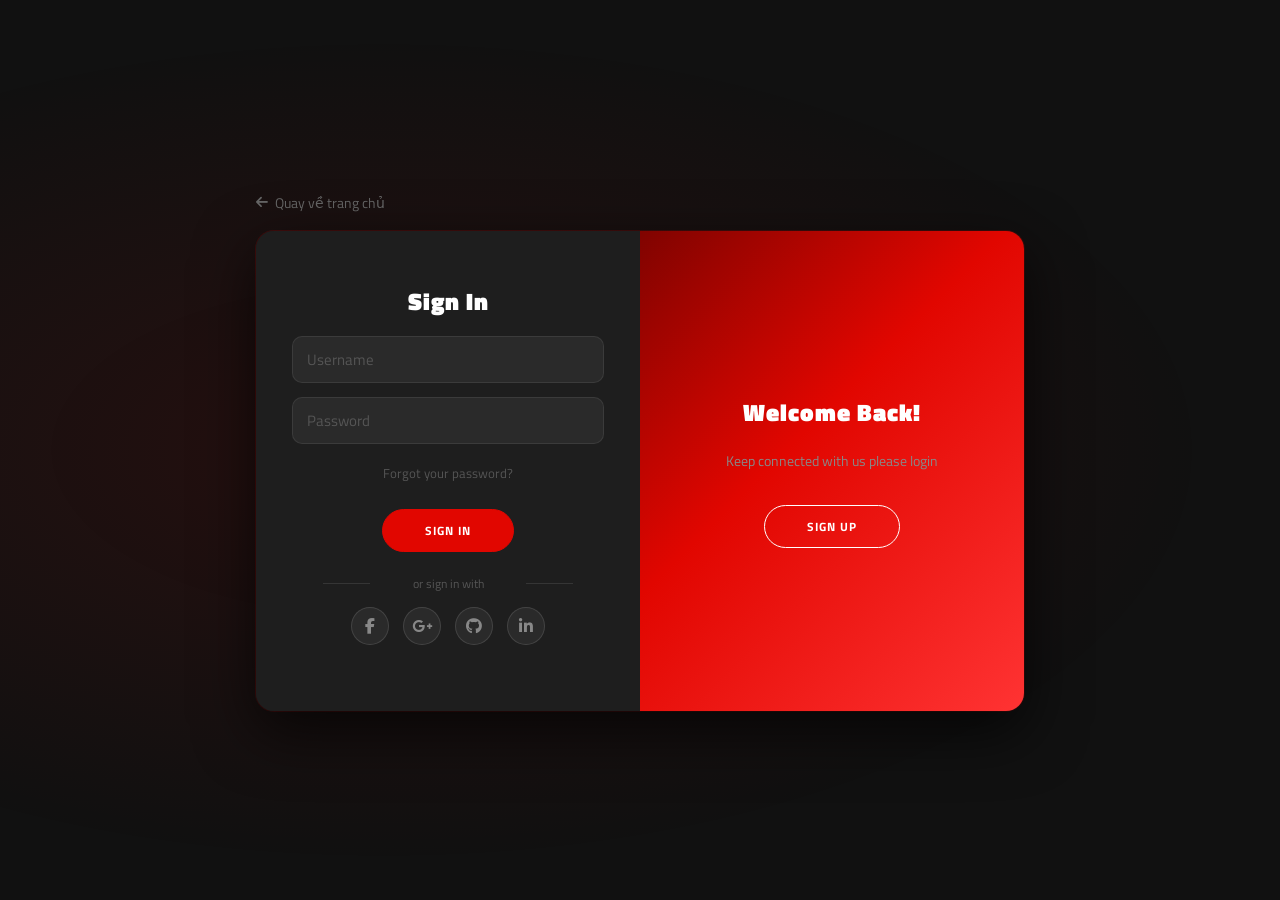
==== login.html @ 58bb2bae "update code" ====
<!DOCTYPE html>
<html lang="vi">

<head>
    <meta charset="UTF-8">
    <meta name="viewport" content="width=device-width, initial-scale=1.0">
    <title>Đăng nhập – F1 Store</title>
    <link href="https://fonts.googleapis.com/css2?family=Titillium+Web:wght@400;600;700;900&display=swap"
        rel="stylesheet">
    <link rel="stylesheet" href="https://cdnjs.cloudflare.com/ajax/libs/font-awesome/6.5.0/css/all.min.css">
    <style>
        * {
            margin: 0;
            padding: 0;
            box-sizing: border-box;
        }

        body {
            font-family: 'Titillium Web', sans-serif;
            background: #111;
            min-height: 100vh;
            display: flex;
            align-items: center;
            justify-content: center;
            padding: 20px;
        }

        body::before {
            content: '';
            position: fixed;
            inset: 0;
            background: radial-gradient(ellipse at 30% 50%, rgba(225, 6, 0, 0.1) 0%, transparent 65%);
            pointer-events: none;
        }

        .auth-wrapper {
            position: relative;
            z-index: 1;
            width: 90%;
            max-width: 768px;
        }

        .back-home {
            display: inline-flex;
            align-items: center;
            gap: 7px;
            color: #666;
            text-decoration: none;
            font-size: 0.85rem;
            margin-bottom: 18px;
            transition: color 0.2s;
        }

        .back-home:hover {
            color: #ccc;
        }

        .auth-container {
            background: #1a1a1a;
            border-radius: 18px;
            box-shadow: 0 20px 60px rgba(0, 0, 0, 0.7), 0 0 0 1px rgba(225, 6, 0, 0.2);
            position: relative;
            overflow: hidden;
            width: 100%;
            min-height: 480px;
        }

        .auth-form-container {
            position: absolute;
            top: 0;
            width: 50%;
            height: 100%;
            min-height: 480px;
            transition: all 0.6s ease-in-out;
        }

        .auth-sign-in-container {
            left: 0;
            width: 50%;
            z-index: 2;
        }

        .auth-sign-up-container {
            left: 0;
            width: 50%;
            opacity: 0;
            z-index: 1;
        }

        .auth-container.right-panel-active .auth-sign-in-container {
            transform: translateX(100%);
        }

        .auth-container.right-panel-active .auth-sign-up-container {
            transform: translateX(100%);
            opacity: 1;
            z-index: 5;
        }

        .auth-form {
            background: #1e1e1e;
            display: flex;
            align-items: center;
            justify-content: center;
            flex-direction: column;
            padding: 40px 36px;
            height: 100%;
            min-height: 480px;
            text-align: center;
            box-sizing: border-box;
        }

        .auth-h1 {
            font-weight: 900;
            margin: 0 0 10px;
            color: #fff;
            font-size: 1.5rem;
            letter-spacing: 1px;
        }

        .auth-p {
            font-size: 14px;
            margin: 10px 0 20px;
            color: #888;
        }

        .auth-input {
            background: #2a2a2a;
            border: 1px solid rgba(255, 255, 255, 0.08);
            padding: 11px 14px;
            margin: 7px 0;
            width: 100%;
            border-radius: 10px;
            outline: none;
            font-family: 'Titillium Web', sans-serif;
            font-size: 0.95rem;
            color: #f0f0f0;
            transition: border-color 0.25s, background 0.25s;
        }

        .auth-input::placeholder {
            color: #555;
        }

        .auth-input:focus {
            border-color: #e10600;
            background: #333;
        }

        .auth-button {
            border-radius: 25px;
            border: 1px solid #e10600;
            background: #e10600;
            color: #fff;
            font-size: 12px;
            font-weight: 700;
            padding: 11px 42px;
            letter-spacing: 1px;
            text-transform: uppercase;
            transition: all 0.25s;
            cursor: pointer;
            margin-top: 14px;
            font-family: 'Titillium Web', sans-serif;
        }

        .auth-button:hover {
            background: #ff2222;
            border-color: #ff2222;
            transform: translateY(-2px);
            box-shadow: 0 6px 20px rgba(225, 6, 0, 0.45);
        }

        .auth-button:active {
            transform: scale(0.96);
        }

        .auth-ghost {
            background: transparent;
            border-color: #fff;
            color: #fff;
        }

        .auth-ghost:hover {
            background: rgba(255, 255, 255, 0.1);
            border-color: #fff;
            box-shadow: 0 6px 20px rgba(255, 255, 255, 0.15);
        }

        .auth-forgot {
            color: #555;
            font-size: 13px;
            text-decoration: none;
            margin: 12px 0;
            display: block;
            transition: color 0.2s;
        }

        .auth-forgot:hover {
            color: #e10600;
        }

        .auth-social-text {
            margin-top: 22px;
            font-size: 12px;
            color: #555;
            position: relative;
            width: 100%;
        }

        .auth-social-text::before,
        .auth-social-text::after {
            content: "";
            position: absolute;
            top: 50%;
            width: 15%;
            height: 1px;
            background: rgba(255, 255, 255, 0.1);
        }

        .auth-social-text::before {
            left: 10%;
        }

        .auth-social-text::after {
            right: 10%;
        }

        .auth-social-container {
            margin: 14px 0;
            display: flex;
            justify-content: center;
        }

        .auth-social-container a {
            border: 1px solid rgba(255, 255, 255, 0.12);
            border-radius: 50%;
            display: inline-flex;
            justify-content: center;
            align-items: center;
            margin: 0 7px;
            height: 38px;
            width: 38px;
            color: #888;
            text-decoration: none;
            background: #2a2a2a;
            transition: all 0.25s;
        }

        .auth-social-fb:hover {
            color: #4267B2;
            border-color: #4267B2;
            background: rgba(66, 103, 178, 0.1);
        }

        .auth-social-gg:hover {
            color: #db4437;
            border-color: #db4437;
            background: rgba(219, 68, 55, 0.1);
        }

        .auth-social-git:hover {
            color: #fff;
            border-color: #fff;
            background: rgba(255, 255, 255, 0.08);
        }

        .auth-social-in:hover {
            color: #0077b5;
            border-color: #0077b5;
            background: rgba(0, 119, 181, 0.1);
        }

        .auth-overlay-container {
            position: absolute;
            top: 0;
            left: 50%;
            width: 50%;
            height: 100%;
            overflow: hidden;
            transition: transform 0.6s ease-in-out;
            z-index: 100;
        }

        .auth-container.right-panel-active .auth-overlay-container {
            transform: translateX(-100%);
        }

        .auth-overlay {
            background: linear-gradient(135deg, #1a0000 0%, #e10600 60%, #ff3333 100%);
            color: #fff;
            position: relative;
            left: -100%;
            height: 100%;
            width: 200%;
            transform: translateX(0);
            transition: transform 0.6s ease-in-out;
        }

        .auth-container.right-panel-active .auth-overlay {
            transform: translateX(50%);
        }

        .auth-overlay-panel {
            position: absolute;
            display: flex;
            align-items: center;
            justify-content: center;
            flex-direction: column;
            padding: 0 36px;
            text-align: center;
            top: 0;
            height: 100%;
            width: 50%;
        }

        .auth-overlay-left {
            transform: translateX(-20%);
        }

        .auth-container.right-panel-active .auth-overlay-left {
            transform: translateX(0);
        }

        .auth-overlay-right {
            right: 0;
            transform: translateX(0);
        }

        .auth-container.right-panel-active .auth-overlay-right {
            transform: translateX(20%);
        }

        @media (max-width: 560px) {
            .auth-overlay-container {
                display: none;
            }

            .auth-sign-in-container {
                width: 100%;
            }

            .auth-sign-up-container {
                width: 100%;
            }

            .auth-container.right-panel-active .auth-sign-in-container {
                transform: translateX(-100%);
            }

            .auth-container.right-panel-active .auth-sign-up-container {
                transform: translateX(0);
                opacity: 1;
                z-index: 5;
            }
        }
    </style>
</head>

<body>

    <div class="auth-wrapper">

        <a href="index.html" class="back-home">
            <i class="fas fa-arrow-left"></i> Quay về trang chủ
        </a>

        <div class="auth-container" id="authContainer">

            <!-- SIGN UP -->
            <div class="auth-form-container auth-sign-up-container">
                <form class="auth-form">
                    <h1 class="auth-h1">Create Account</h1>
                    <input class="auth-input" type="text" placeholder="Full Name" />
                    <input class="auth-input" type="text" placeholder="Username" />
                    <input class="auth-input" type="password" placeholder="Password" />
                    <button class="auth-button" type="button">Sign Up</button>
                    <div class="auth-social-text">or sign up with</div>
                    <div class="auth-social-container">
                        <a href="#" class="auth-social auth-social-fb"><i class="fab fa-facebook-f"></i></a>
                        <a href="#" class="auth-social auth-social-gg"><i class="fab fa-google-plus-g"></i></a>
                        <a href="#" class="auth-social auth-social-git"><i class="fab fa-github"></i></a>
                        <a href="#" class="auth-social auth-social-in"><i class="fab fa-linkedin-in"></i></a>
                    </div>
                </form>
            </div>

            <!-- SIGN IN -->
            <div class="auth-form-container auth-sign-in-container">
                <form class="auth-form">
                    <h1 class="auth-h1">Sign In</h1>
                    <input class="auth-input" type="text" placeholder="Username" />
                    <input class="auth-input" type="password" placeholder="Password" />
                    <a href="#" class="auth-forgot">Forgot your password?</a>
                    <button class="auth-button" type="button" onclick="window.location.href='index.html'">
                        Sign In
                    </button>
                    <div class="auth-social-text">or sign in with</div>
                    <div class="auth-social-container">
                        <a href="#" class="auth-social auth-social-fb"><i class="fab fa-facebook-f"></i></a>
                        <a href="#" class="auth-social auth-social-gg"><i class="fab fa-google-plus-g"></i></a>
                        <a href="#" class="auth-social auth-social-git"><i class="fab fa-github"></i></a>
                        <a href="#" class="auth-social auth-social-in"><i class="fab fa-linkedin-in"></i></a>
                    </div>
                </form>
            </div>

            <!-- OVERLAY -->
            <div class="auth-overlay-container">
                <div class="auth-overlay">
                    <div class="auth-overlay-panel auth-overlay-left">
                        <h1 class="auth-h1">Hello, Friend!</h1>
                        <p class="auth-p">Start your journey with us today</p>
                        <button class="auth-button auth-ghost" id="authSignIn">Sign In</button>
                    </div>
                    <div class="auth-overlay-panel auth-overlay-right">
                        <h1 class="auth-h1">Welcome Back!</h1>
                        <p class="auth-p">Keep connected with us please login</p>
                        <button class="auth-button auth-ghost" id="authSignUp">Sign Up</button>
                    </div>
                </div>
            </div>

        </div>
    </div>

    <script>
        const container = document.getElementById('authContainer');
        document.getElementById('authSignUp').onclick = () => container.classList.add('right-panel-active');
        document.getElementById('authSignIn').onclick = () => container.classList.remove('right-panel-active');
    </script>

</body>

</html>
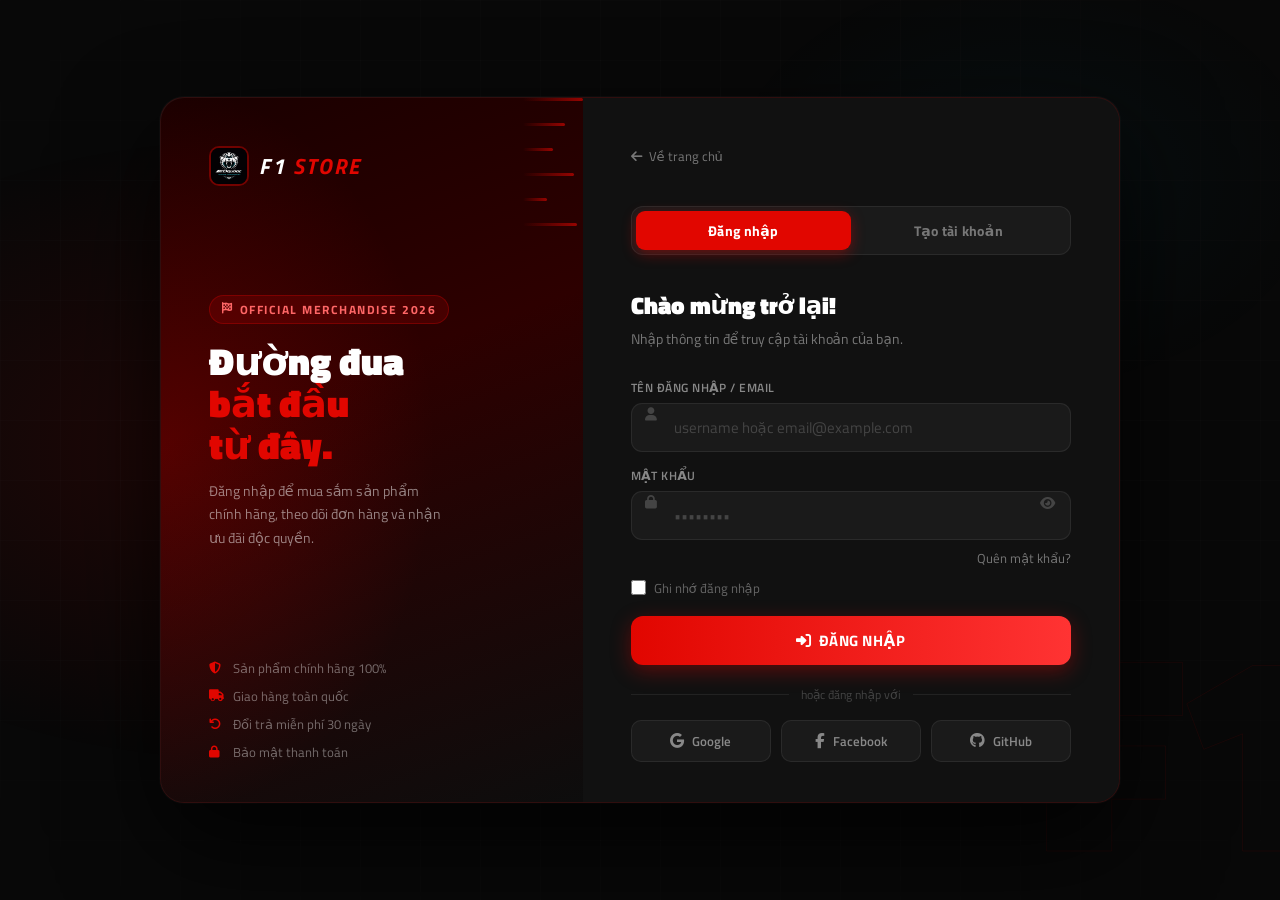
==== commit cc2790c0: "update code" ====
--- a/login.html
+++ b/login.html
@@ -5,19 +5,83 @@
     <meta charset="UTF-8">
     <meta name="viewport" content="width=device-width, initial-scale=1.0">
     <title>Đăng nhập – F1 Store</title>
-    <link href="https://fonts.googleapis.com/css2?family=Titillium+Web:wght@400;600;700;900&display=swap"
+    <link href="https://fonts.googleapis.com/css2?family=Titillium+Web:wght@300;400;600;700;900&display=swap"
         rel="stylesheet">
     <link rel="stylesheet" href="https://cdnjs.cloudflare.com/ajax/libs/font-awesome/6.5.0/css/all.min.css">
     <style>
-        * {
+        *,
+        *::before,
+        *::after {
             margin: 0;
             padding: 0;
             box-sizing: border-box;
         }
 
+        :root {
+            --red: #e10600;
+            --red2: #ff3333;
+            --dark: #080808;
+            --card: #111111;
+            --border: rgba(255, 255, 255, 0.07);
+            --text: #f0f0f0;
+            --muted: #777;
+            --font: 'Titillium Web', system-ui, sans-serif;
+        }
+
         body {
-            font-family: 'Titillium Web', sans-serif;
-            background: #111;
+            font-family: var(--font);
+            background: var(--dark);
+            min-height: 100vh;
+            display: flex;
+            align-items: center;
+            justify-content: center;
+            overflow: hidden;
+            position: relative;
+        }
+
+        .bg-art {
+            position: fixed;
+            inset: 0;
+            z-index: 0;
+            overflow: hidden;
+        }
+
+        .bg-art::before {
+            content: '';
+            position: absolute;
+            inset: 0;
+            background: radial-gradient(ellipse 60% 50% at 20% 50%, rgba(225, 6, 0, 0.12) 0%, transparent 70%),
+                radial-gradient(ellipse 40% 40% at 80% 20%, rgba(0, 200, 255, 0.04) 0%, transparent 60%);
+        }
+
+        .bg-grid {
+            position: absolute;
+            inset: 0;
+            background-image: linear-gradient(rgba(255, 255, 255, 0.02) 1px, transparent 1px),
+                linear-gradient(90deg, rgba(255, 255, 255, 0.02) 1px, transparent 1px);
+            background-size: 60px 60px;
+            mask-image: radial-gradient(ellipse 80% 80% at 50% 50%, black 30%, transparent 100%);
+        }
+
+        .bg-f1-text {
+            position: fixed;
+            bottom: -60px;
+            right: -40px;
+            font-size: clamp(12rem, 22vw, 22rem);
+            font-weight: 900;
+            color: transparent;
+            -webkit-text-stroke: 1px rgba(225, 6, 0, 0.08);
+            letter-spacing: -10px;
+            pointer-events: none;
+            user-select: none;
+            z-index: 0;
+        }
+
+        .page-wrap {
+            position: relative;
+            z-index: 1;
+            width: 100%;
+            max-width: 1000px;
             min-height: 100vh;
             display: flex;
             align-items: center;
@@ -25,410 +89,684 @@
             padding: 20px;
         }
 
-        body::before {
-            content: '';
-            position: fixed;
-            inset: 0;
-            background: radial-gradient(ellipse at 30% 50%, rgba(225, 6, 0, 0.1) 0%, transparent 65%);
-            pointer-events: none;
-        }
-
-        .auth-wrapper {
-            position: relative;
-            z-index: 1;
-            width: 90%;
-            max-width: 768px;
-        }
-
-        .back-home {
-            display: inline-flex;
-            align-items: center;
-            gap: 7px;
-            color: #666;
-            text-decoration: none;
-            font-size: 0.85rem;
-            margin-bottom: 18px;
-            transition: color 0.2s;
-        }
-
-        .back-home:hover {
-            color: #ccc;
-        }
-
-        .auth-container {
-            background: #1a1a1a;
-            border-radius: 18px;
-            box-shadow: 0 20px 60px rgba(0, 0, 0, 0.7), 0 0 0 1px rgba(225, 6, 0, 0.2);
+        .auth-card {
+            width: 100%;
+            background: var(--card);
+            border-radius: 24px;
+            border: 1px solid rgba(225, 6, 0, 0.15);
+            box-shadow: 0 40px 100px rgba(0, 0, 0, 0.8), 0 0 0 1px rgba(255, 255, 255, 0.03),
+                inset 0 1px 0 rgba(255, 255, 255, 0.05);
+            display: flex;
+            overflow: hidden;
+            min-height: 560px;
+            animation: cardIn 0.5s cubic-bezier(0.34, 1.26, 0.64, 1);
+        }
+
+        @keyframes cardIn {
+            from {
+                opacity: 0;
+                transform: scale(0.94) translateY(20px);
+            }
+
+            to {
+                opacity: 1;
+                transform: scale(1) translateY(0);
+            }
+        }
+
+        .brand-panel {
+            width: 44%;
+            background: linear-gradient(160deg, #1a0000 0%, #2d0000 40%, #0d0d0d 100%);
+            display: flex;
+            flex-direction: column;
+            align-items: flex-start;
+            justify-content: space-between;
+            padding: 3rem 3rem 2.5rem;
             position: relative;
             overflow: hidden;
-            width: 100%;
-            min-height: 480px;
-        }
-
-        .auth-form-container {
+            flex-shrink: 0;
+        }
+
+        .brand-panel::before {
+            content: '';
+            position: absolute;
+            inset: 0;
+            background: radial-gradient(ellipse 100% 80% at 0% 50%, rgba(225, 6, 0, 0.22) 0%, transparent 65%);
+        }
+
+        .speed-lines {
             position: absolute;
             top: 0;
+            right: 0;
+            bottom: 0;
+            width: 60px;
+            overflow: hidden;
+        }
+
+        .speed-lines span {
+            display: block;
+            height: 3px;
+            border-radius: 3px;
+            margin-bottom: 22px;
+            background: linear-gradient(90deg, transparent, rgba(225, 6, 0, 0.6));
+            animation: speedLine 2.5s ease-in-out infinite;
+        }
+
+        .speed-lines span:nth-child(1) {
+            width: 100%;
+            animation-delay: 0s
+        }
+
+        .speed-lines span:nth-child(2) {
+            width: 70%;
+            animation-delay: .4s
+        }
+
+        .speed-lines span:nth-child(3) {
             width: 50%;
-            height: 100%;
-            min-height: 480px;
-            transition: all 0.6s ease-in-out;
-        }
-
-        .auth-sign-in-container {
-            left: 0;
-            width: 50%;
+            animation-delay: .8s
+        }
+
+        .speed-lines span:nth-child(4) {
+            width: 85%;
+            animation-delay: 1.2s
+        }
+
+        .speed-lines span:nth-child(5) {
+            width: 40%;
+            animation-delay: 1.6s
+        }
+
+        .speed-lines span:nth-child(6) {
+            width: 90%;
+            animation-delay: 2s
+        }
+
+        @keyframes speedLine {
+
+            0%,
+            100% {
+                opacity: .3;
+                transform: scaleX(.9)
+            }
+
+            50% {
+                opacity: 1;
+                transform: scaleX(1)
+            }
+        }
+
+        .brand-logo {
+            position: relative;
             z-index: 2;
         }
 
-        .auth-sign-up-container {
-            left: 0;
-            width: 50%;
-            opacity: 0;
-            z-index: 1;
-        }
-
-        .auth-container.right-panel-active .auth-sign-in-container {
+        .brand-logo a {
+            display: flex;
+            align-items: center;
+            gap: 10px;
+            text-decoration: none;
+        }
+
+        .brand-logo img {
+            width: 40px;
+            height: 40px;
+            border-radius: 10px;
+            border: 2px solid rgba(225, 6, 0, 0.4);
+            object-fit: cover;
+        }
+
+        .brand-logo-text {
+            font-size: 1.4rem;
+            font-weight: 900;
+            font-style: italic;
+            letter-spacing: 2px;
+            color: #fff;
+        }
+
+        .brand-logo-text span {
+            color: var(--red);
+        }
+
+        .brand-content {
+            position: relative;
+            z-index: 2;
+        }
+
+        .brand-tag {
+            display: inline-flex;
+            align-items: center;
+            gap: 6px;
+            padding: 5px 12px;
+            border-radius: 20px;
+            background: rgba(225, 6, 0, 0.15);
+            border: 1px solid rgba(225, 6, 0, 0.3);
+            font-size: 0.72rem;
+            font-weight: 700;
+            letter-spacing: 1.5px;
+            text-transform: uppercase;
+            color: #ff6666;
+            margin-bottom: 16px;
+        }
+
+        .brand-content h1 {
+            font-size: clamp(1.8rem, 3vw, 2.6rem);
+            font-weight: 900;
+            line-height: 1.1;
+            color: #fff;
+            margin-bottom: 14px;
+        }
+
+        .brand-content h1 em {
+            display: block;
+            color: var(--red);
+            font-style: normal;
+        }
+
+        .brand-content p {
+            font-size: .9rem;
+            color: rgba(255, 255, 255, .5);
+            line-height: 1.6;
+            max-width: 240px;
+        }
+
+        .brand-footer {
+            position: relative;
+            z-index: 2;
+            display: flex;
+            flex-direction: column;
+            gap: 8px;
+        }
+
+        .brand-feature {
+            display: flex;
+            align-items: center;
+            gap: 10px;
+            font-size: .82rem;
+            color: rgba(255, 255, 255, .4);
+        }
+
+        .brand-feature i {
+            color: var(--red);
+            font-size: .75rem;
+            width: 14px;
+        }
+
+        .form-panel {
+            flex: 1;
+            display: flex;
+            flex-direction: column;
+            padding: 3rem 3rem 2.5rem;
+            background: var(--card);
+            overflow-y: auto;
+        }
+
+        .back-link {
+            display: inline-flex;
+            align-items: center;
+            gap: 7px;
+            color: var(--muted);
+            text-decoration: none;
+            font-size: .82rem;
+            margin-bottom: 2.5rem;
+            transition: color .2s;
+        }
+
+        .back-link:hover {
+            color: #ccc;
+        }
+
+        .form-tabs {
+            display: flex;
+            margin-bottom: 2rem;
+            background: rgba(255, 255, 255, .04);
+            border-radius: 12px;
+            padding: 4px;
+            border: 1px solid var(--border);
+        }
+
+        .form-tab {
+            flex: 1;
+            padding: 9px 0;
+            text-align: center;
+            border-radius: 9px;
+            font-size: .88rem;
+            font-weight: 700;
+            cursor: pointer;
+            transition: all .25s;
+            color: var(--muted);
+            background: transparent;
+            border: none;
+            font-family: var(--font);
+            letter-spacing: .3px;
+        }
+
+        .form-tab.active {
+            background: var(--red);
+            color: white;
+            box-shadow: 0 4px 14px rgba(225, 6, 0, .4);
+        }
+
+        .form-content {
+            display: none;
+        }
+
+        .form-content.active {
+            display: flex;
+            flex-direction: column;
+            flex: 1;
+        }
+
+        .form-title {
+            font-size: 1.5rem;
+            font-weight: 900;
+            color: #fff;
+            margin-bottom: 6px;
+        }
+
+        .form-subtitle {
+            font-size: .85rem;
+            color: var(--muted);
+            margin-bottom: 1.8rem;
+        }
+
+        .field-group {
+            display: flex;
+            flex-direction: column;
+            gap: 14px;
+        }
+
+        .field {
+            position: relative;
+        }
+
+        .field-label {
+            display: block;
+            font-size: .78rem;
+            font-weight: 600;
+            color: #888;
+            margin-bottom: 6px;
+            letter-spacing: .5px;
+        }
+
+        .field-input {
+            width: 100%;
+            padding: 12px 14px 12px 42px;
+            background: rgba(255, 255, 255, .04);
+            border: 1px solid var(--border);
+            border-radius: 11px;
+            color: var(--text);
+            font-family: var(--font);
+            font-size: .93rem;
+            transition: all .25s;
+            outline: none;
+        }
+
+        .field-input::placeholder {
+            color: #444;
+        }
+
+        .field-input:focus {
+            border-color: rgba(225, 6, 0, .6);
+            background: rgba(255, 255, 255, .06);
+            box-shadow: 0 0 0 3px rgba(225, 6, 0, .1);
+        }
+
+        .field-icon {
+            position: absolute;
+            left: 14px;
+            top: 50%;
+            transform: translateY(-50%);
+            color: #444;
+            font-size: .85rem;
+            pointer-events: none;
+            transition: color .25s;
+        }
+
+        .field:focus-within .field-icon {
+            color: var(--red);
+        }
+
+        .field-toggle {
+            position: absolute;
+            right: 12px;
+            top: 50%;
+            transform: translateY(-50%);
+            background: none;
+            border: none;
+            color: #444;
+            cursor: pointer;
+            font-size: .85rem;
+            padding: 4px;
+            transition: color .2s;
+        }
+
+        .field-toggle:hover {
+            color: #aaa;
+        }
+
+        .form-meta {
+            display: flex;
+            justify-content: flex-end;
+            margin: 8px 0 0;
+        }
+
+        .forgot-link {
+            font-size: .8rem;
+            color: var(--muted);
+            text-decoration: none;
+            transition: color .2s;
+        }
+
+        .forgot-link:hover {
+            color: var(--red);
+        }
+
+        .checkbox-row {
+            display: flex;
+            align-items: center;
+            gap: 8px;
+            margin: 10px 0 18px;
+        }
+
+        .checkbox-row input[type="checkbox"] {
+            accent-color: var(--red);
+            width: 15px;
+            height: 15px;
+            cursor: pointer;
+        }
+
+        .checkbox-row label {
+            font-size: .82rem;
+            color: #666;
+            cursor: pointer;
+        }
+
+        .btn-submit {
+            width: 100%;
+            padding: 13px;
+            background: linear-gradient(90deg, var(--red), var(--red2));
+            color: white;
+            border: none;
+            border-radius: 12px;
+            font-family: var(--font);
+            font-size: .95rem;
+            font-weight: 700;
+            letter-spacing: .5px;
+            cursor: pointer;
+            transition: all .28s;
+            box-shadow: 0 6px 20px rgba(225, 6, 0, .35);
+            position: relative;
+            overflow: hidden;
+            margin-bottom: 20px;
+        }
+
+        .btn-submit::after {
+            content: '';
+            position: absolute;
+            inset: 0;
+            background: linear-gradient(90deg, transparent 0%, rgba(255, 255, 255, .15) 50%, transparent 100%);
+            transform: translateX(-100%);
+            transition: transform .5s;
+        }
+
+        .btn-submit:hover::after {
             transform: translateX(100%);
         }
 
-        .auth-container.right-panel-active .auth-sign-up-container {
-            transform: translateX(100%);
-            opacity: 1;
-            z-index: 5;
-        }
-
-        .auth-form {
-            background: #1e1e1e;
+        .btn-submit:hover {
+            transform: translateY(-2px);
+            box-shadow: 0 10px 28px rgba(225, 6, 0, .55);
+        }
+
+        .btn-submit:active {
+            transform: scale(.98);
+        }
+
+        .divider-or {
+            display: flex;
+            align-items: center;
+            gap: 12px;
+            font-size: .77rem;
+            color: #444;
+            margin-bottom: 16px;
+        }
+
+        .divider-or::before,
+        .divider-or::after {
+            content: '';
+            flex: 1;
+            height: 1px;
+            background: rgba(255, 255, 255, .07);
+        }
+
+        .social-btns {
+            display: flex;
+            gap: 10px;
+        }
+
+        .social-btn {
+            flex: 1;
             display: flex;
             align-items: center;
             justify-content: center;
-            flex-direction: column;
-            padding: 40px 36px;
-            height: 100%;
-            min-height: 480px;
-            text-align: center;
-            box-sizing: border-box;
-        }
-
-        .auth-h1 {
-            font-weight: 900;
-            margin: 0 0 10px;
+            gap: 8px;
+            padding: 10px 0;
+            background: rgba(255, 255, 255, .04);
+            border: 1px solid var(--border);
+            border-radius: 10px;
+            cursor: pointer;
+            font-family: var(--font);
+            font-size: .82rem;
+            font-weight: 600;
+            color: #888;
+            transition: all .25s;
+            text-decoration: none;
+        }
+
+        .social-btn:hover {
+            background: rgba(255, 255, 255, .08);
+            border-color: rgba(255, 255, 255, .15);
+            color: #ccc;
+        }
+
+        .social-btn i {
+            font-size: .95rem;
+        }
+
+        .social-btn.google:hover {
+            border-color: rgba(219, 68, 55, .4);
+            color: #db4437;
+        }
+
+        .social-btn.facebook:hover {
+            border-color: rgba(66, 103, 178, .4);
+            color: #4267B2;
+        }
+
+        .social-btn.github:hover {
+            border-color: rgba(255, 255, 255, .3);
             color: #fff;
-            font-size: 1.5rem;
-            letter-spacing: 1px;
-        }
-
-        .auth-p {
-            font-size: 14px;
-            margin: 10px 0 20px;
-            color: #888;
-        }
-
-        .auth-input {
-            background: #2a2a2a;
-            border: 1px solid rgba(255, 255, 255, 0.08);
-            padding: 11px 14px;
-            margin: 7px 0;
-            width: 100%;
-            border-radius: 10px;
-            outline: none;
-            font-family: 'Titillium Web', sans-serif;
-            font-size: 0.95rem;
-            color: #f0f0f0;
-            transition: border-color 0.25s, background 0.25s;
-        }
-
-        .auth-input::placeholder {
+        }
+
+        .terms-text {
+            font-size: .78rem;
             color: #555;
-        }
-
-        .auth-input:focus {
-            border-color: #e10600;
-            background: #333;
-        }
-
-        .auth-button {
-            border-radius: 25px;
-            border: 1px solid #e10600;
-            background: #e10600;
-            color: #fff;
-            font-size: 12px;
-            font-weight: 700;
-            padding: 11px 42px;
-            letter-spacing: 1px;
-            text-transform: uppercase;
-            transition: all 0.25s;
-            cursor: pointer;
-            margin-top: 14px;
-            font-family: 'Titillium Web', sans-serif;
-        }
-
-        .auth-button:hover {
-            background: #ff2222;
-            border-color: #ff2222;
-            transform: translateY(-2px);
-            box-shadow: 0 6px 20px rgba(225, 6, 0, 0.45);
-        }
-
-        .auth-button:active {
-            transform: scale(0.96);
-        }
-
-        .auth-ghost {
-            background: transparent;
-            border-color: #fff;
-            color: #fff;
-        }
-
-        .auth-ghost:hover {
-            background: rgba(255, 255, 255, 0.1);
-            border-color: #fff;
-            box-shadow: 0 6px 20px rgba(255, 255, 255, 0.15);
-        }
-
-        .auth-forgot {
-            color: #555;
-            font-size: 13px;
-            text-decoration: none;
-            margin: 12px 0;
-            display: block;
-            transition: color 0.2s;
-        }
-
-        .auth-forgot:hover {
-            color: #e10600;
-        }
-
-        .auth-social-text {
-            margin-top: 22px;
-            font-size: 12px;
-            color: #555;
-            position: relative;
-            width: 100%;
-        }
-
-        .auth-social-text::before,
-        .auth-social-text::after {
-            content: "";
-            position: absolute;
-            top: 50%;
-            width: 15%;
-            height: 1px;
-            background: rgba(255, 255, 255, 0.1);
-        }
-
-        .auth-social-text::before {
-            left: 10%;
-        }
-
-        .auth-social-text::after {
-            right: 10%;
-        }
-
-        .auth-social-container {
-            margin: 14px 0;
-            display: flex;
-            justify-content: center;
-        }
-
-        .auth-social-container a {
-            border: 1px solid rgba(255, 255, 255, 0.12);
-            border-radius: 50%;
-            display: inline-flex;
-            justify-content: center;
-            align-items: center;
-            margin: 0 7px;
-            height: 38px;
-            width: 38px;
+            line-height: 1.5;
+            margin: 12px 0 14px;
+        }
+
+        .terms-text a {
             color: #888;
             text-decoration: none;
-            background: #2a2a2a;
-            transition: all 0.25s;
-        }
-
-        .auth-social-fb:hover {
-            color: #4267B2;
-            border-color: #4267B2;
-            background: rgba(66, 103, 178, 0.1);
-        }
-
-        .auth-social-gg:hover {
-            color: #db4437;
-            border-color: #db4437;
-            background: rgba(219, 68, 55, 0.1);
-        }
-
-        .auth-social-git:hover {
-            color: #fff;
-            border-color: #fff;
-            background: rgba(255, 255, 255, 0.08);
-        }
-
-        .auth-social-in:hover {
-            color: #0077b5;
-            border-color: #0077b5;
-            background: rgba(0, 119, 181, 0.1);
-        }
-
-        .auth-overlay-container {
-            position: absolute;
-            top: 0;
-            left: 50%;
-            width: 50%;
-            height: 100%;
-            overflow: hidden;
-            transition: transform 0.6s ease-in-out;
-            z-index: 100;
-        }
-
-        .auth-container.right-panel-active .auth-overlay-container {
-            transform: translateX(-100%);
-        }
-
-        .auth-overlay {
-            background: linear-gradient(135deg, #1a0000 0%, #e10600 60%, #ff3333 100%);
-            color: #fff;
-            position: relative;
-            left: -100%;
-            height: 100%;
-            width: 200%;
-            transform: translateX(0);
-            transition: transform 0.6s ease-in-out;
-        }
-
-        .auth-container.right-panel-active .auth-overlay {
-            transform: translateX(50%);
-        }
-
-        .auth-overlay-panel {
-            position: absolute;
-            display: flex;
-            align-items: center;
-            justify-content: center;
-            flex-direction: column;
-            padding: 0 36px;
-            text-align: center;
-            top: 0;
-            height: 100%;
-            width: 50%;
-        }
-
-        .auth-overlay-left {
-            transform: translateX(-20%);
-        }
-
-        .auth-container.right-panel-active .auth-overlay-left {
-            transform: translateX(0);
-        }
-
-        .auth-overlay-right {
-            right: 0;
-            transform: translateX(0);
-        }
-
-        .auth-container.right-panel-active .auth-overlay-right {
-            transform: translateX(20%);
-        }
-
-        @media (max-width: 560px) {
-            .auth-overlay-container {
+            transition: color .2s;
+        }
+
+        .terms-text a:hover {
+            color: var(--red);
+        }
+
+        @media (max-width: 700px) {
+            .brand-panel {
                 display: none;
             }
 
-            .auth-sign-in-container {
-                width: 100%;
+            .form-panel {
+                padding: 2rem 1.5rem;
             }
 
-            .auth-sign-up-container {
-                width: 100%;
+            .auth-card {
+                border-radius: 18px;
             }
-
-            .auth-container.right-panel-active .auth-sign-in-container {
-                transform: translateX(-100%);
-            }
-
-            .auth-container.right-panel-active .auth-sign-up-container {
-                transform: translateX(0);
-                opacity: 1;
-                z-index: 5;
-            }
+        }
+
+        .btn-submit.loading {
+            pointer-events: none;
+            opacity: .75;
         }
     </style>
 </head>
 
 <body>
-
-    <div class="auth-wrapper">
-
-        <a href="index.html" class="back-home">
-            <i class="fas fa-arrow-left"></i> Quay về trang chủ
-        </a>
-
-        <div class="auth-container" id="authContainer">
-
-            <!-- SIGN UP -->
-            <div class="auth-form-container auth-sign-up-container">
-                <form class="auth-form">
-                    <h1 class="auth-h1">Create Account</h1>
-                    <input class="auth-input" type="text" placeholder="Full Name" />
-                    <input class="auth-input" type="text" placeholder="Username" />
-                    <input class="auth-input" type="password" placeholder="Password" />
-                    <button class="auth-button" type="button">Sign Up</button>
-                    <div class="auth-social-text">or sign up with</div>
-                    <div class="auth-social-container">
-                        <a href="#" class="auth-social auth-social-fb"><i class="fab fa-facebook-f"></i></a>
-                        <a href="#" class="auth-social auth-social-gg"><i class="fab fa-google-plus-g"></i></a>
-                        <a href="#" class="auth-social auth-social-git"><i class="fab fa-github"></i></a>
-                        <a href="#" class="auth-social auth-social-in"><i class="fab fa-linkedin-in"></i></a>
+    <div class="bg-art">
+        <div class="bg-grid"></div>
+    </div>
+    <div class="bg-f1-text">F1</div>
+    <div class="page-wrap">
+        <div class="auth-card">
+            <!-- PANEL TRÁI -->
+            <div class="brand-panel">
+                <div class="speed-lines">
+                    <span></span><span></span><span></span><span></span><span></span><span></span>
+                </div>
+                <div class="brand-logo">
+                    <a href="index.html">
+                        <img src="anh/logo.png" alt="F1 Store">
+                        <span class="brand-logo-text">F1 <span>STORE</span></span>
+                    </a>
+                </div>
+                <div class="brand-content">
+                    <div class="brand-tag"><i class="fas fa-flag-checkered"></i> Official Merchandise 2026</div>
+                    <h1>Đường đua<br><em>bắt đầu<br>từ đây.</em></h1>
+                    <p>Đăng nhập để mua sắm sản phẩm chính hãng, theo dõi đơn hàng và nhận ưu đãi độc quyền.</p>
+                </div>
+                <div class="brand-footer">
+                    <div class="brand-feature"><i class="fas fa-shield-alt"></i> Sản phẩm chính hãng 100%</div>
+                    <div class="brand-feature"><i class="fas fa-truck"></i> Giao hàng toàn quốc</div>
+                    <div class="brand-feature"><i class="fas fa-undo"></i> Đổi trả miễn phí 30 ngày</div>
+                    <div class="brand-feature"><i class="fas fa-lock"></i> Bảo mật thanh toán</div>
+                </div>
+            </div>
+
+            <!-- PANEL PHẢI: Form -->
+            <div class="form-panel">
+                <a href="index.html" class="back-link"><i class="fas fa-arrow-left"></i> Về trang chủ</a>
+
+                <div class="form-tabs">
+                    <button class="form-tab active" id="tabSignIn" onclick="switchTab('signin')">Đăng nhập</button>
+                    <button class="form-tab" id="tabSignUp" onclick="switchTab('signup')">Tạo tài khoản</button>
+                </div>
+
+                <!-- ĐĂNG NHẬP -->
+                <div class="form-content active" id="formSignIn">
+                    <h2 class="form-title">Chào mừng trở lại!</h2>
+                    <p class="form-subtitle">Nhập thông tin để truy cập tài khoản của bạn.</p>
+                    <div class="field-group">
+                        <div class="field">
+                            <label class="field-label">TÊN ĐĂNG NHẬP / EMAIL</label>
+                            <i class="fas fa-user field-icon"></i>
+                            <input class="field-input" type="text" placeholder="username hoặc email@example.com">
+                        </div>
+                        <div class="field">
+                            <label class="field-label">MẬT KHẨU</label>
+                            <i class="fas fa-lock field-icon"></i>
+                            <input class="field-input" type="password" id="siPassword" placeholder="••••••••">
+                            <button class="field-toggle" onclick="togglePw('siPassword',this)" type="button"><i
+                                    class="fas fa-eye"></i></button>
+                        </div>
                     </div>
-                </form>
-            </div>
-
-            <!-- SIGN IN -->
-            <div class="auth-form-container auth-sign-in-container">
-                <form class="auth-form">
-                    <h1 class="auth-h1">Sign In</h1>
-                    <input class="auth-input" type="text" placeholder="Username" />
-                    <input class="auth-input" type="password" placeholder="Password" />
-                    <a href="#" class="auth-forgot">Forgot your password?</a>
-                    <button class="auth-button" type="button" onclick="window.location.href='index.html'">
-                        Sign In
-                    </button>
-                    <div class="auth-social-text">or sign in with</div>
-                    <div class="auth-social-container">
-                        <a href="#" class="auth-social auth-social-fb"><i class="fab fa-facebook-f"></i></a>
-                        <a href="#" class="auth-social auth-social-gg"><i class="fab fa-google-plus-g"></i></a>
-                        <a href="#" class="auth-social auth-social-git"><i class="fab fa-github"></i></a>
-                        <a href="#" class="auth-social auth-social-in"><i class="fab fa-linkedin-in"></i></a>
+                    <div class="form-meta"><a href="#" class="forgot-link">Quên mật khẩu?</a></div>
+                    <div class="checkbox-row">
+                        <input type="checkbox" id="rememberMe">
+                        <label for="rememberMe">Ghi nhớ đăng nhập</label>
                     </div>
-                </form>
-            </div>
-
-            <!-- OVERLAY -->
-            <div class="auth-overlay-container">
-                <div class="auth-overlay">
-                    <div class="auth-overlay-panel auth-overlay-left">
-                        <h1 class="auth-h1">Hello, Friend!</h1>
-                        <p class="auth-p">Start your journey with us today</p>
-                        <button class="auth-button auth-ghost" id="authSignIn">Sign In</button>
+                    <button class="btn-submit" onclick="handleSignIn(this)"><i class="fas fa-sign-in-alt"></i>&nbsp;
+                        ĐĂNG NHẬP</button>
+                    <div class="divider-or">hoặc đăng nhập với</div>
+                    <div class="social-btns">
+                        <a href="#" class="social-btn google"><i class="fab fa-google"></i> Google</a>
+                        <a href="#" class="social-btn facebook"><i class="fab fa-facebook-f"></i> Facebook</a>
+                        <a href="#" class="social-btn github"><i class="fab fa-github"></i> GitHub</a>
                     </div>
-                    <div class="auth-overlay-panel auth-overlay-right">
-                        <h1 class="auth-h1">Welcome Back!</h1>
-                        <p class="auth-p">Keep connected with us please login</p>
-                        <button class="auth-button auth-ghost" id="authSignUp">Sign Up</button>
+                </div>
+
+                <!-- TẠO TÀI KHOẢN -->
+                <div class="form-content" id="formSignUp">
+                    <h2 class="form-title">Tạo tài khoản mới</h2>
+                    <p class="form-subtitle">Tham gia cộng đồng F1 Store ngay hôm nay.</p>
+                    <div class="field-group">
+                        <div class="field">
+                            <label class="field-label">HỌ VÀ TÊN</label>
+                            <i class="fas fa-id-card field-icon"></i>
+                            <input class="field-input" type="text" placeholder="Nguyễn Văn A">
+                        </div>
+                        <div class="field">
+                            <label class="field-label">TÊN ĐĂNG NHẬP</label>
+                            <i class="fas fa-at field-icon"></i>
+                            <input class="field-input" type="text" placeholder="username (chữ thường, không dấu)">
+                        </div>
+                        <div class="field">
+                            <label class="field-label">EMAIL</label>
+                            <i class="fas fa-envelope field-icon"></i>
+                            <input class="field-input" type="email" placeholder="email@example.com">
+                        </div>
+                        <div class="field">
+                            <label class="field-label">MẬT KHẨU</label>
+                            <i class="fas fa-lock field-icon"></i>
+                            <input class="field-input" type="password" id="suPassword" placeholder="Tối thiểu 8 ký tự">
+                            <button class="field-toggle" onclick="togglePw('suPassword',this)" type="button"><i
+                                    class="fas fa-eye"></i></button>
+                        </div>
+                    </div>
+                    <p class="terms-text">Bằng cách đăng ký, bạn đồng ý với <a href="#">Điều khoản dịch vụ</a> và <a
+                            href="#">Chính sách bảo mật</a> của chúng tôi.</p>
+                    <button class="btn-submit" onclick="handleSignUp(this)"><i class="fas fa-user-plus"></i>&nbsp; TẠO
+                        TÀI KHOẢN</button>
+                    <div class="divider-or">hoặc đăng ký với</div>
+                    <div class="social-btns">
+                        <a href="#" class="social-btn google"><i class="fab fa-google"></i> Google</a>
+                        <a href="#" class="social-btn facebook"><i class="fab fa-facebook-f"></i> Facebook</a>
+                        <a href="#" class="social-btn github"><i class="fab fa-github"></i> GitHub</a>
                     </div>
                 </div>
             </div>
-
         </div>
     </div>
-
     <script>
-        const container = document.getElementById('authContainer');
-        document.getElementById('authSignUp').onclick = () => container.classList.add('right-panel-active');
-        document.getElementById('authSignIn').onclick = () => container.classList.remove('right-panel-active');
+        function switchTab(tab) {
+            const isIn = tab === 'signin';
+            document.getElementById('tabSignIn').classList.toggle('active', isIn);
+            document.getElementById('tabSignUp').classList.toggle('active', !isIn);
+            document.getElementById('formSignIn').classList.toggle('active', isIn);
+            document.getElementById('formSignUp').classList.toggle('active', !isIn);
+        }
+        function togglePw(id, btn) {
+            const inp = document.getElementById(id);
+            const isText = inp.type === 'text';
+            inp.type = isText ? 'password' : 'text';
+            btn.querySelector('i').className = isText ? 'fas fa-eye' : 'fas fa-eye-slash';
+        }
+        function handleSignIn(btn) {
+            btn.classList.add('loading');
+            btn.innerHTML = '<i class="fas fa-circle-notch fa-spin"></i>&nbsp; Đang xử lý...';
+            setTimeout(() => { window.location.href = 'index.html'; }, 1200);
+        }
+        function handleSignUp(btn) {
+            btn.classList.add('loading');
+            btn.innerHTML = '<i class="fas fa-circle-notch fa-spin"></i>&nbsp; Đang tạo tài khoản...';
+            setTimeout(() => { window.location.href = 'index.html'; }, 1500);
+        }
     </script>
-
 </body>
 
 </html>
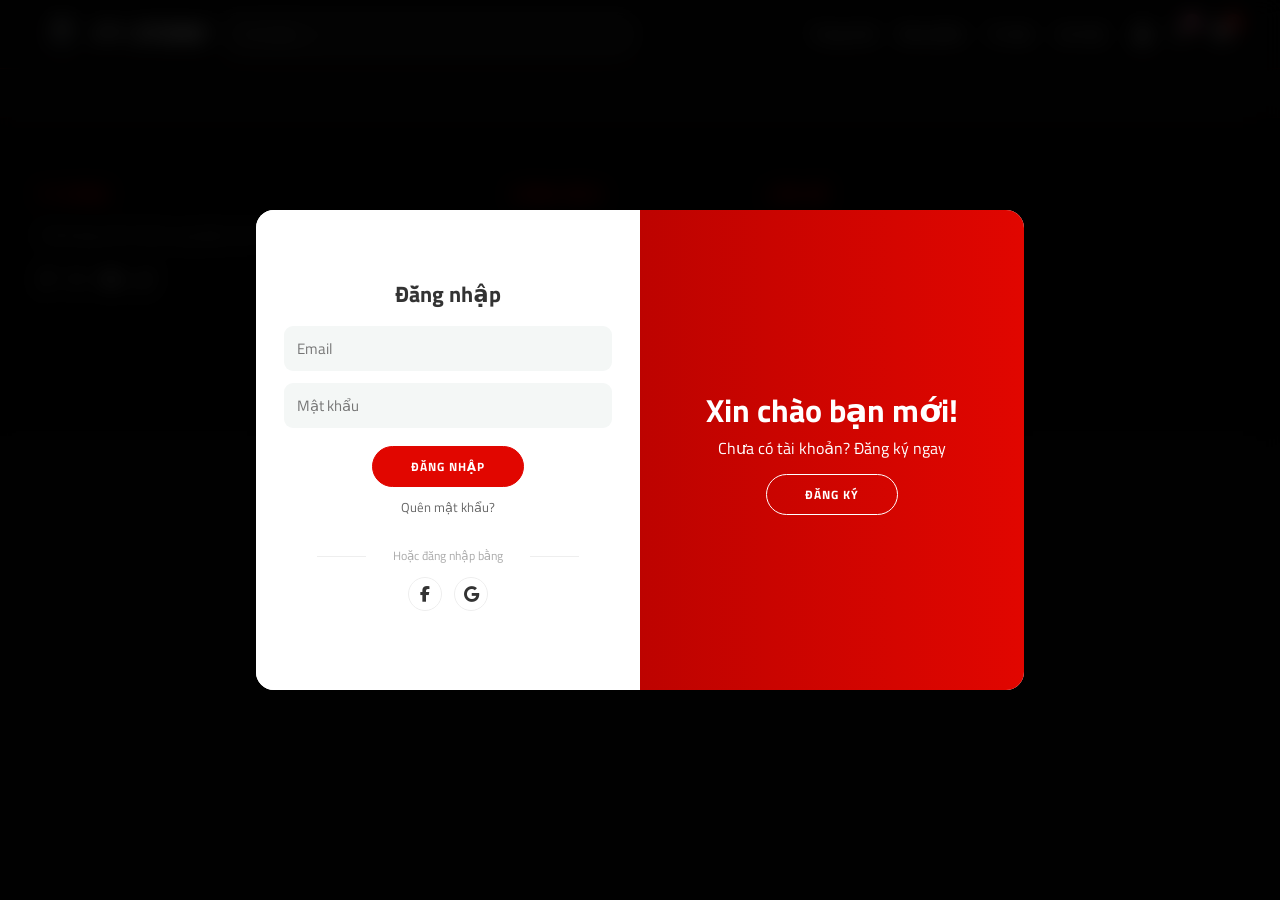
==== commit e3c46f43: "update code" ====
--- a/login.html
+++ b/login.html
@@ -4,769 +4,176 @@
 <head>
     <meta charset="UTF-8">
     <meta name="viewport" content="width=device-width, initial-scale=1.0">
-    <title>Đăng nhập – F1 Store</title>
-    <link href="https://fonts.googleapis.com/css2?family=Titillium+Web:wght@300;400;600;700;900&display=swap"
+    <title>Đăng nhập — F1 Store</title>
+    <link href="https://fonts.googleapis.com/css2?family=Titillium+Web:wght@400;600;700;900&display=swap"
         rel="stylesheet">
     <link rel="stylesheet" href="https://cdnjs.cloudflare.com/ajax/libs/font-awesome/6.5.0/css/all.min.css">
-    <style>
-        *,
-        *::before,
-        *::after {
-            margin: 0;
-            padding: 0;
-            box-sizing: border-box;
-        }
-
-        :root {
-            --red: #e10600;
-            --red2: #ff3333;
-            --dark: #080808;
-            --card: #111111;
-            --border: rgba(255, 255, 255, 0.07);
-            --text: #f0f0f0;
-            --muted: #777;
-            --font: 'Titillium Web', system-ui, sans-serif;
-        }
-
-        body {
-            font-family: var(--font);
-            background: var(--dark);
-            min-height: 100vh;
-            display: flex;
-            align-items: center;
-            justify-content: center;
-            overflow: hidden;
-            position: relative;
-        }
-
-        .bg-art {
-            position: fixed;
-            inset: 0;
-            z-index: 0;
-            overflow: hidden;
-        }
-
-        .bg-art::before {
-            content: '';
-            position: absolute;
-            inset: 0;
-            background: radial-gradient(ellipse 60% 50% at 20% 50%, rgba(225, 6, 0, 0.12) 0%, transparent 70%),
-                radial-gradient(ellipse 40% 40% at 80% 20%, rgba(0, 200, 255, 0.04) 0%, transparent 60%);
-        }
-
-        .bg-grid {
-            position: absolute;
-            inset: 0;
-            background-image: linear-gradient(rgba(255, 255, 255, 0.02) 1px, transparent 1px),
-                linear-gradient(90deg, rgba(255, 255, 255, 0.02) 1px, transparent 1px);
-            background-size: 60px 60px;
-            mask-image: radial-gradient(ellipse 80% 80% at 50% 50%, black 30%, transparent 100%);
-        }
-
-        .bg-f1-text {
-            position: fixed;
-            bottom: -60px;
-            right: -40px;
-            font-size: clamp(12rem, 22vw, 22rem);
-            font-weight: 900;
-            color: transparent;
-            -webkit-text-stroke: 1px rgba(225, 6, 0, 0.08);
-            letter-spacing: -10px;
-            pointer-events: none;
-            user-select: none;
-            z-index: 0;
-        }
-
-        .page-wrap {
-            position: relative;
-            z-index: 1;
-            width: 100%;
-            max-width: 1000px;
-            min-height: 100vh;
-            display: flex;
-            align-items: center;
-            justify-content: center;
-            padding: 20px;
-        }
-
-        .auth-card {
-            width: 100%;
-            background: var(--card);
-            border-radius: 24px;
-            border: 1px solid rgba(225, 6, 0, 0.15);
-            box-shadow: 0 40px 100px rgba(0, 0, 0, 0.8), 0 0 0 1px rgba(255, 255, 255, 0.03),
-                inset 0 1px 0 rgba(255, 255, 255, 0.05);
-            display: flex;
-            overflow: hidden;
-            min-height: 560px;
-            animation: cardIn 0.5s cubic-bezier(0.34, 1.26, 0.64, 1);
-        }
-
-        @keyframes cardIn {
-            from {
-                opacity: 0;
-                transform: scale(0.94) translateY(20px);
-            }
-
-            to {
-                opacity: 1;
-                transform: scale(1) translateY(0);
-            }
-        }
-
-        .brand-panel {
-            width: 44%;
-            background: linear-gradient(160deg, #1a0000 0%, #2d0000 40%, #0d0d0d 100%);
-            display: flex;
-            flex-direction: column;
-            align-items: flex-start;
-            justify-content: space-between;
-            padding: 3rem 3rem 2.5rem;
-            position: relative;
-            overflow: hidden;
-            flex-shrink: 0;
-        }
-
-        .brand-panel::before {
-            content: '';
-            position: absolute;
-            inset: 0;
-            background: radial-gradient(ellipse 100% 80% at 0% 50%, rgba(225, 6, 0, 0.22) 0%, transparent 65%);
-        }
-
-        .speed-lines {
-            position: absolute;
-            top: 0;
-            right: 0;
-            bottom: 0;
-            width: 60px;
-            overflow: hidden;
-        }
-
-        .speed-lines span {
-            display: block;
-            height: 3px;
-            border-radius: 3px;
-            margin-bottom: 22px;
-            background: linear-gradient(90deg, transparent, rgba(225, 6, 0, 0.6));
-            animation: speedLine 2.5s ease-in-out infinite;
-        }
-
-        .speed-lines span:nth-child(1) {
-            width: 100%;
-            animation-delay: 0s
-        }
-
-        .speed-lines span:nth-child(2) {
-            width: 70%;
-            animation-delay: .4s
-        }
-
-        .speed-lines span:nth-child(3) {
-            width: 50%;
-            animation-delay: .8s
-        }
-
-        .speed-lines span:nth-child(4) {
-            width: 85%;
-            animation-delay: 1.2s
-        }
-
-        .speed-lines span:nth-child(5) {
-            width: 40%;
-            animation-delay: 1.6s
-        }
-
-        .speed-lines span:nth-child(6) {
-            width: 90%;
-            animation-delay: 2s
-        }
-
-        @keyframes speedLine {
-
-            0%,
-            100% {
-                opacity: .3;
-                transform: scaleX(.9)
-            }
-
-            50% {
-                opacity: 1;
-                transform: scaleX(1)
-            }
-        }
-
-        .brand-logo {
-            position: relative;
-            z-index: 2;
-        }
-
-        .brand-logo a {
-            display: flex;
-            align-items: center;
-            gap: 10px;
-            text-decoration: none;
-        }
-
-        .brand-logo img {
-            width: 40px;
-            height: 40px;
-            border-radius: 10px;
-            border: 2px solid rgba(225, 6, 0, 0.4);
-            object-fit: cover;
-        }
-
-        .brand-logo-text {
-            font-size: 1.4rem;
-            font-weight: 900;
-            font-style: italic;
-            letter-spacing: 2px;
-            color: #fff;
-        }
-
-        .brand-logo-text span {
-            color: var(--red);
-        }
-
-        .brand-content {
-            position: relative;
-            z-index: 2;
-        }
-
-        .brand-tag {
-            display: inline-flex;
-            align-items: center;
-            gap: 6px;
-            padding: 5px 12px;
-            border-radius: 20px;
-            background: rgba(225, 6, 0, 0.15);
-            border: 1px solid rgba(225, 6, 0, 0.3);
-            font-size: 0.72rem;
-            font-weight: 700;
-            letter-spacing: 1.5px;
-            text-transform: uppercase;
-            color: #ff6666;
-            margin-bottom: 16px;
-        }
-
-        .brand-content h1 {
-            font-size: clamp(1.8rem, 3vw, 2.6rem);
-            font-weight: 900;
-            line-height: 1.1;
-            color: #fff;
-            margin-bottom: 14px;
-        }
-
-        .brand-content h1 em {
-            display: block;
-            color: var(--red);
-            font-style: normal;
-        }
-
-        .brand-content p {
-            font-size: .9rem;
-            color: rgba(255, 255, 255, .5);
-            line-height: 1.6;
-            max-width: 240px;
-        }
-
-        .brand-footer {
-            position: relative;
-            z-index: 2;
-            display: flex;
-            flex-direction: column;
-            gap: 8px;
-        }
-
-        .brand-feature {
-            display: flex;
-            align-items: center;
-            gap: 10px;
-            font-size: .82rem;
-            color: rgba(255, 255, 255, .4);
-        }
-
-        .brand-feature i {
-            color: var(--red);
-            font-size: .75rem;
-            width: 14px;
-        }
-
-        .form-panel {
-            flex: 1;
-            display: flex;
-            flex-direction: column;
-            padding: 3rem 3rem 2.5rem;
-            background: var(--card);
-            overflow-y: auto;
-        }
-
-        .back-link {
-            display: inline-flex;
-            align-items: center;
-            gap: 7px;
-            color: var(--muted);
-            text-decoration: none;
-            font-size: .82rem;
-            margin-bottom: 2.5rem;
-            transition: color .2s;
-        }
-
-        .back-link:hover {
-            color: #ccc;
-        }
-
-        .form-tabs {
-            display: flex;
-            margin-bottom: 2rem;
-            background: rgba(255, 255, 255, .04);
-            border-radius: 12px;
-            padding: 4px;
-            border: 1px solid var(--border);
-        }
-
-        .form-tab {
-            flex: 1;
-            padding: 9px 0;
-            text-align: center;
-            border-radius: 9px;
-            font-size: .88rem;
-            font-weight: 700;
-            cursor: pointer;
-            transition: all .25s;
-            color: var(--muted);
-            background: transparent;
-            border: none;
-            font-family: var(--font);
-            letter-spacing: .3px;
-        }
-
-        .form-tab.active {
-            background: var(--red);
-            color: white;
-            box-shadow: 0 4px 14px rgba(225, 6, 0, .4);
-        }
-
-        .form-content {
-            display: none;
-        }
-
-        .form-content.active {
-            display: flex;
-            flex-direction: column;
-            flex: 1;
-        }
-
-        .form-title {
-            font-size: 1.5rem;
-            font-weight: 900;
-            color: #fff;
-            margin-bottom: 6px;
-        }
-
-        .form-subtitle {
-            font-size: .85rem;
-            color: var(--muted);
-            margin-bottom: 1.8rem;
-        }
-
-        .field-group {
-            display: flex;
-            flex-direction: column;
-            gap: 14px;
-        }
-
-        .field {
-            position: relative;
-        }
-
-        .field-label {
-            display: block;
-            font-size: .78rem;
-            font-weight: 600;
-            color: #888;
-            margin-bottom: 6px;
-            letter-spacing: .5px;
-        }
-
-        .field-input {
-            width: 100%;
-            padding: 12px 14px 12px 42px;
-            background: rgba(255, 255, 255, .04);
-            border: 1px solid var(--border);
-            border-radius: 11px;
-            color: var(--text);
-            font-family: var(--font);
-            font-size: .93rem;
-            transition: all .25s;
-            outline: none;
-        }
-
-        .field-input::placeholder {
-            color: #444;
-        }
-
-        .field-input:focus {
-            border-color: rgba(225, 6, 0, .6);
-            background: rgba(255, 255, 255, .06);
-            box-shadow: 0 0 0 3px rgba(225, 6, 0, .1);
-        }
-
-        .field-icon {
-            position: absolute;
-            left: 14px;
-            top: 50%;
-            transform: translateY(-50%);
-            color: #444;
-            font-size: .85rem;
-            pointer-events: none;
-            transition: color .25s;
-        }
-
-        .field:focus-within .field-icon {
-            color: var(--red);
-        }
-
-        .field-toggle {
-            position: absolute;
-            right: 12px;
-            top: 50%;
-            transform: translateY(-50%);
-            background: none;
-            border: none;
-            color: #444;
-            cursor: pointer;
-            font-size: .85rem;
-            padding: 4px;
-            transition: color .2s;
-        }
-
-        .field-toggle:hover {
-            color: #aaa;
-        }
-
-        .form-meta {
-            display: flex;
-            justify-content: flex-end;
-            margin: 8px 0 0;
-        }
-
-        .forgot-link {
-            font-size: .8rem;
-            color: var(--muted);
-            text-decoration: none;
-            transition: color .2s;
-        }
-
-        .forgot-link:hover {
-            color: var(--red);
-        }
-
-        .checkbox-row {
-            display: flex;
-            align-items: center;
-            gap: 8px;
-            margin: 10px 0 18px;
-        }
-
-        .checkbox-row input[type="checkbox"] {
-            accent-color: var(--red);
-            width: 15px;
-            height: 15px;
-            cursor: pointer;
-        }
-
-        .checkbox-row label {
-            font-size: .82rem;
-            color: #666;
-            cursor: pointer;
-        }
-
-        .btn-submit {
-            width: 100%;
-            padding: 13px;
-            background: linear-gradient(90deg, var(--red), var(--red2));
-            color: white;
-            border: none;
-            border-radius: 12px;
-            font-family: var(--font);
-            font-size: .95rem;
-            font-weight: 700;
-            letter-spacing: .5px;
-            cursor: pointer;
-            transition: all .28s;
-            box-shadow: 0 6px 20px rgba(225, 6, 0, .35);
-            position: relative;
-            overflow: hidden;
-            margin-bottom: 20px;
-        }
-
-        .btn-submit::after {
-            content: '';
-            position: absolute;
-            inset: 0;
-            background: linear-gradient(90deg, transparent 0%, rgba(255, 255, 255, .15) 50%, transparent 100%);
-            transform: translateX(-100%);
-            transition: transform .5s;
-        }
-
-        .btn-submit:hover::after {
-            transform: translateX(100%);
-        }
-
-        .btn-submit:hover {
-            transform: translateY(-2px);
-            box-shadow: 0 10px 28px rgba(225, 6, 0, .55);
-        }
-
-        .btn-submit:active {
-            transform: scale(.98);
-        }
-
-        .divider-or {
-            display: flex;
-            align-items: center;
-            gap: 12px;
-            font-size: .77rem;
-            color: #444;
-            margin-bottom: 16px;
-        }
-
-        .divider-or::before,
-        .divider-or::after {
-            content: '';
-            flex: 1;
-            height: 1px;
-            background: rgba(255, 255, 255, .07);
-        }
-
-        .social-btns {
-            display: flex;
-            gap: 10px;
-        }
-
-        .social-btn {
-            flex: 1;
-            display: flex;
-            align-items: center;
-            justify-content: center;
-            gap: 8px;
-            padding: 10px 0;
-            background: rgba(255, 255, 255, .04);
-            border: 1px solid var(--border);
-            border-radius: 10px;
-            cursor: pointer;
-            font-family: var(--font);
-            font-size: .82rem;
-            font-weight: 600;
-            color: #888;
-            transition: all .25s;
-            text-decoration: none;
-        }
-
-        .social-btn:hover {
-            background: rgba(255, 255, 255, .08);
-            border-color: rgba(255, 255, 255, .15);
-            color: #ccc;
-        }
-
-        .social-btn i {
-            font-size: .95rem;
-        }
-
-        .social-btn.google:hover {
-            border-color: rgba(219, 68, 55, .4);
-            color: #db4437;
-        }
-
-        .social-btn.facebook:hover {
-            border-color: rgba(66, 103, 178, .4);
-            color: #4267B2;
-        }
-
-        .social-btn.github:hover {
-            border-color: rgba(255, 255, 255, .3);
-            color: #fff;
-        }
-
-        .terms-text {
-            font-size: .78rem;
-            color: #555;
-            line-height: 1.5;
-            margin: 12px 0 14px;
-        }
-
-        .terms-text a {
-            color: #888;
-            text-decoration: none;
-            transition: color .2s;
-        }
-
-        .terms-text a:hover {
-            color: var(--red);
-        }
-
-        @media (max-width: 700px) {
-            .brand-panel {
-                display: none;
-            }
-
-            .form-panel {
-                padding: 2rem 1.5rem;
-            }
-
-            .auth-card {
-                border-radius: 18px;
-            }
-        }
-
-        .btn-submit.loading {
-            pointer-events: none;
-            opacity: .75;
-        }
-    </style>
+    <link rel="stylesheet" href="css/style.css">
 </head>
 
 <body>
-    <div class="bg-art">
-        <div class="bg-grid"></div>
+
+    <!-- CART SIDEBAR (giống index.html) -->
+    <div class="cart-sidebar" id="cartSidebar">
+        <div class="cart-header">
+            <h3><i class="fas fa-shopping-cart"></i> GIỎ HÀNG CỦA BẠN</h3>
+            <span class="close-cart" id="closeCart">&times;</span>
+        </div>
+        <div class="cart-body" id="cartItems">
+            <div class="empty-cart-msg">Giỏ hàng trống. Hãy chọn xe đua của bạn!</div>
+        </div>
+        <div class="cart-footer">
+            <div class="cart-total">
+                <span>TỔNG CỘNG:</span>
+                <span id="cartTotalValue">0₫</span>
+            </div>
+            <button class="btn-checkout">THANH TOÁN NGAY</button>
+        </div>
     </div>
-    <div class="bg-f1-text">F1</div>
-    <div class="page-wrap">
-        <div class="auth-card">
-            <!-- PANEL TRÁI -->
-            <div class="brand-panel">
-                <div class="speed-lines">
-                    <span></span><span></span><span></span><span></span><span></span><span></span>
+    <div class="cart-overlay" id="cartOverlay"></div>
+
+    <!-- WISHLIST PANEL -->
+    <div class="wishlist-panel" id="wishlistPanel">
+        <div class="wishlist-header">
+            <h3><i class="fas fa-heart"></i> SẢN PHẨM YÊU THÍCH</h3>
+            <span class="close-wishlist" id="closeWishlist">&times;</span>
+        </div>
+        <div class="wishlist-body" id="wishlistItems">
+            <div class="empty-wish-msg"><i class="far fa-heart"></i>
+                <p>Chưa có sản phẩm yêu thích</p>
+            </div>
+        </div>
+    </div>
+    <div class="wishlist-overlay" id="wishlistOverlay"></div>
+
+    <!-- HEADER (đã gắn onclick) -->
+    <header class="header">
+        <div class="header-inner">
+            <a href="index.html" class="logo">
+                <img src="assets/images/logo/logo.png" alt="F1 Store Logo">
+            </a>
+            <input type="text" class="search" placeholder="Tìm kiếm...">
+            <nav class="nav">
+                <a href="index.html" class="nav-link">Trang chủ</a>
+                <a href="team.html" class="nav-link">Sản phẩm</a>
+                <a href="news.html" class="nav-link">Tin tức</a>
+                <a href="contact.html" class="nav-link">Liên hệ</a>
+                <div class="user-actions">
+                    <!-- User: quay về trang chủ -->
+                    <button class="icon-btn" onclick="window.location.href='index.html'">
+                        <i class="fas fa-user"></i>
+                    </button>
+                    <!-- Yêu thích -->
+                    <button class="icon-btn" onclick="openWishlistPanel()">
+                        <i class="far fa-heart"></i>
+                        <span class="wishlist-count" id="wishlistCount">0</span>
+                    </button>
+                    <!-- Giỏ hàng -->
+                    <button class="icon-btn cart-btn" onclick="openCartSidebar()">
+                        <i class="fas fa-shopping-cart"></i>
+                        <span class="cart-count" id="cart-count">0</span>
+                    </button>
                 </div>
-                <div class="brand-logo">
-                    <a href="index.html">
-                        <img src="anh/logo.png" alt="F1 Store">
-                        <span class="brand-logo-text">F1 <span>STORE</span></span>
-                    </a>
-                </div>
-                <div class="brand-content">
-                    <div class="brand-tag"><i class="fas fa-flag-checkered"></i> Official Merchandise 2026</div>
-                    <h1>Đường đua<br><em>bắt đầu<br>từ đây.</em></h1>
-                    <p>Đăng nhập để mua sắm sản phẩm chính hãng, theo dõi đơn hàng và nhận ưu đãi độc quyền.</p>
-                </div>
-                <div class="brand-footer">
-                    <div class="brand-feature"><i class="fas fa-shield-alt"></i> Sản phẩm chính hãng 100%</div>
-                    <div class="brand-feature"><i class="fas fa-truck"></i> Giao hàng toàn quốc</div>
-                    <div class="brand-feature"><i class="fas fa-undo"></i> Đổi trả miễn phí 30 ngày</div>
-                    <div class="brand-feature"><i class="fas fa-lock"></i> Bảo mật thanh toán</div>
-                </div>
-            </div>
+            </nav>
+            <button class="mobile-menu-btn" id="mobileMenuBtn"><i class="fas fa-bars"></i></button>
+        </div>
+    </header>
 
-            <!-- PANEL PHẢI: Form -->
-            <div class="form-panel">
-                <a href="index.html" class="back-link"><i class="fas fa-arrow-left"></i> Về trang chủ</a>
+    <!-- MOBILE NAV -->
+    <nav class="mobile-nav" id="mobileNav">
+        <input type="text" class="mobile-search" placeholder="Tìm kiếm...">
+        <a href="index.html" class="nav-link">Trang chủ</a>
+        <a href="team.html" class="nav-link">Sản phẩm</a>
+        <a href="news.html" class="nav-link">Tin tức</a>
+        <a href="contact.html" class="nav-link">Liên hệ</a>
+        <a href="login.html" class="nav-link">Đăng nhập</a>
+    </nav>
 
-                <div class="form-tabs">
-                    <button class="form-tab active" id="tabSignIn" onclick="switchTab('signin')">Đăng nhập</button>
-                    <button class="form-tab" id="tabSignUp" onclick="switchTab('signup')">Tạo tài khoản</button>
-                </div>
-
+    <!-- AUTH MODAL (form đăng nhập/đăng ký) -->
+    <div class="auth-modal" id="authModal"
+        style="display:flex; align-items:center; justify-content:center; min-height:80vh;">
+        <div class="auth-wrapper">
+            <div class="auth-container" id="authContainer">
                 <!-- ĐĂNG NHẬP -->
-                <div class="form-content active" id="formSignIn">
-                    <h2 class="form-title">Chào mừng trở lại!</h2>
-                    <p class="form-subtitle">Nhập thông tin để truy cập tài khoản của bạn.</p>
-                    <div class="field-group">
-                        <div class="field">
-                            <label class="field-label">TÊN ĐĂNG NHẬP / EMAIL</label>
-                            <i class="fas fa-user field-icon"></i>
-                            <input class="field-input" type="text" placeholder="username hoặc email@example.com">
-                        </div>
-                        <div class="field">
-                            <label class="field-label">MẬT KHẨU</label>
-                            <i class="fas fa-lock field-icon"></i>
-                            <input class="field-input" type="password" id="siPassword" placeholder="••••••••">
-                            <button class="field-toggle" onclick="togglePw('siPassword',this)" type="button"><i
-                                    class="fas fa-eye"></i></button>
+                <div class="auth-form-container auth-sign-in-container">
+                    <div class="auth-form">
+                        <h1 class="auth-h1">Đăng nhập</h1>
+                        <input class="auth-input" type="email" id="loginEmail" placeholder="Email" required>
+                        <input class="auth-input" type="password" id="loginPassword" placeholder="Mật khẩu" required>
+                        <button class="auth-button" id="loginBtn">ĐĂNG NHẬP</button>
+                        <a href="#" class="auth-forgot">Quên mật khẩu?</a>
+                        <div class="auth-social-text">Hoặc đăng nhập bằng</div>
+                        <div class="auth-social-container">
+                            <a href="#" class="auth-social-fb"><i class="fab fa-facebook-f"></i></a>
+                            <a href="#" class="auth-social-gg"><i class="fab fa-google"></i></a>
                         </div>
                     </div>
-                    <div class="form-meta"><a href="#" class="forgot-link">Quên mật khẩu?</a></div>
-                    <div class="checkbox-row">
-                        <input type="checkbox" id="rememberMe">
-                        <label for="rememberMe">Ghi nhớ đăng nhập</label>
-                    </div>
-                    <button class="btn-submit" onclick="handleSignIn(this)"><i class="fas fa-sign-in-alt"></i>&nbsp;
-                        ĐĂNG NHẬP</button>
-                    <div class="divider-or">hoặc đăng nhập với</div>
-                    <div class="social-btns">
-                        <a href="#" class="social-btn google"><i class="fab fa-google"></i> Google</a>
-                        <a href="#" class="social-btn facebook"><i class="fab fa-facebook-f"></i> Facebook</a>
-                        <a href="#" class="social-btn github"><i class="fab fa-github"></i> GitHub</a>
+                </div>
+                <!-- ĐĂNG KÝ -->
+                <div class="auth-form-container auth-sign-up-container">
+                    <div class="auth-form">
+                        <h1 class="auth-h1">Đăng ký</h1>
+                        <input class="auth-input" type="text" id="signupName" placeholder="Họ tên" required>
+                        <input class="auth-input" type="email" id="signupEmail" placeholder="Email" required>
+                        <input class="auth-input" type="password" id="signupPassword" placeholder="Mật khẩu" required>
+                        <button class="auth-button" id="signupBtn">ĐĂNG KÝ</button>
                     </div>
                 </div>
-
-                <!-- TẠO TÀI KHOẢN -->
-                <div class="form-content" id="formSignUp">
-                    <h2 class="form-title">Tạo tài khoản mới</h2>
-                    <p class="form-subtitle">Tham gia cộng đồng F1 Store ngay hôm nay.</p>
-                    <div class="field-group">
-                        <div class="field">
-                            <label class="field-label">HỌ VÀ TÊN</label>
-                            <i class="fas fa-id-card field-icon"></i>
-                            <input class="field-input" type="text" placeholder="Nguyễn Văn A">
+                <!-- OVERLAY CHUYỂN ĐỔI -->
+                <div class="auth-overlay-container">
+                    <div class="auth-overlay">
+                        <div class="auth-overlay-panel auth-overlay-left">
+                            <h1>Chào mừng bạn!</h1>
+                            <p>Đã có tài khoản? Hãy đăng nhập</p>
+                            <button class="auth-button auth-ghost" id="authSignIn">ĐĂNG NHẬP</button>
                         </div>
-                        <div class="field">
-                            <label class="field-label">TÊN ĐĂNG NHẬP</label>
-                            <i class="fas fa-at field-icon"></i>
-                            <input class="field-input" type="text" placeholder="username (chữ thường, không dấu)">
+                        <div class="auth-overlay-panel auth-overlay-right">
+                            <h1>Xin chào bạn mới!</h1>
+                            <p>Chưa có tài khoản? Đăng ký ngay</p>
+                            <button class="auth-button auth-ghost" id="authSignUp">ĐĂNG KÝ</button>
                         </div>
-                        <div class="field">
-                            <label class="field-label">EMAIL</label>
-                            <i class="fas fa-envelope field-icon"></i>
-                            <input class="field-input" type="email" placeholder="email@example.com">
-                        </div>
-                        <div class="field">
-                            <label class="field-label">MẬT KHẨU</label>
-                            <i class="fas fa-lock field-icon"></i>
-                            <input class="field-input" type="password" id="suPassword" placeholder="Tối thiểu 8 ký tự">
-                            <button class="field-toggle" onclick="togglePw('suPassword',this)" type="button"><i
-                                    class="fas fa-eye"></i></button>
-                        </div>
-                    </div>
-                    <p class="terms-text">Bằng cách đăng ký, bạn đồng ý với <a href="#">Điều khoản dịch vụ</a> và <a
-                            href="#">Chính sách bảo mật</a> của chúng tôi.</p>
-                    <button class="btn-submit" onclick="handleSignUp(this)"><i class="fas fa-user-plus"></i>&nbsp; TẠO
-                        TÀI KHOẢN</button>
-                    <div class="divider-or">hoặc đăng ký với</div>
-                    <div class="social-btns">
-                        <a href="#" class="social-btn google"><i class="fab fa-google"></i> Google</a>
-                        <a href="#" class="social-btn facebook"><i class="fab fa-facebook-f"></i> Facebook</a>
-                        <a href="#" class="social-btn github"><i class="fab fa-github"></i> GitHub</a>
                     </div>
                 </div>
             </div>
         </div>
     </div>
-    <script>
-        function switchTab(tab) {
-            const isIn = tab === 'signin';
-            document.getElementById('tabSignIn').classList.toggle('active', isIn);
-            document.getElementById('tabSignUp').classList.toggle('active', !isIn);
-            document.getElementById('formSignIn').classList.toggle('active', isIn);
-            document.getElementById('formSignUp').classList.toggle('active', !isIn);
-        }
-        function togglePw(id, btn) {
-            const inp = document.getElementById(id);
-            const isText = inp.type === 'text';
-            inp.type = isText ? 'password' : 'text';
-            btn.querySelector('i').className = isText ? 'fas fa-eye' : 'fas fa-eye-slash';
-        }
-        function handleSignIn(btn) {
-            btn.classList.add('loading');
-            btn.innerHTML = '<i class="fas fa-circle-notch fa-spin"></i>&nbsp; Đang xử lý...';
-            setTimeout(() => { window.location.href = 'index.html'; }, 1200);
-        }
-        function handleSignUp(btn) {
-            btn.classList.add('loading');
-            btn.innerHTML = '<i class="fas fa-circle-notch fa-spin"></i>&nbsp; Đang tạo tài khoản...';
-            setTimeout(() => { window.location.href = 'index.html'; }, 1500);
-        }
-    </script>
+
+    <!-- FOOTER -->
+    <footer class="footer">
+        <div class="footer-inner">
+            <div class="footer-col about">
+                <h4>F1 STORE</h4>
+                <p>Cửa hàng chính thức cung cấp merchandise Formula 1 tại Việt Nam.</p>
+                <div class="socials"><a href="#"><i class="fab fa-facebook-f"></i></a><a href="#"><i
+                            class="fab fa-instagram"></i></a><a href="#"><i class="fab fa-youtube"></i></a><a
+                        href="#"><i class="fab fa-tiktok"></i></a></div>
+            </div>
+            <div class="footer-col links">
+                <h4>CHÍNH SÁCH</h4>
+                <ul>
+                    <li><a href="#">Chính sách bảo hành</a></li>
+                    <li><a href="#">Chính sách đổi trả</a></li>
+                    <li><a href="#">Chính sách vận chuyển</a></li>
+                </ul>
+            </div>
+            <div class="footer-col contact-info">
+                <h4>LIÊN HỆ</h4>
+                <p><i class="fas fa-phone"></i> 0832 127 162</p>
+                <p><i class="fas fa-map-marker-alt"></i> 123 Nguyễn Huệ, Q.1, TP.HCM</p>
+            </div>
+        </div>
+        <div class="footer-bottom">
+            <p>&copy; 2026 F1 Store. All rights reserved.</p>
+        </div>
+    </footer>
+
+    <button class="scroll-top" id="scrollTop"><i class="fas fa-chevron-up"></i></button>
+
+    <script src="data/teams.js"></script>
+    <script src="data/categories.js"></script>
+    <script src="data/products.js"></script>
+    <script src="js/utils.js"></script>
+    <script src="js/main.js"></script>
 </body>
 
 </html>
--- a/css/style.css
+++ b/css/style.css
@@ -0,0 +1,1524 @@
+/* =============================================
+   F1 STORE — RESPONSIVE 2026
+   Mobile-first, scales up to desktop
+   ============================================= */
+ 
+*, *::before, *::after { margin: 0; padding: 0; box-sizing: border-box; }
+ 
+:root {
+    --red:          #e10600;
+    --red-dark:     #900;
+    --accent:       #00f5ff;
+    --dark:         #0a0a0a;
+    --card:         rgba(15,15,20,0.98);
+    --text:         #f0f0f0;
+    --muted:        #bbbbbb;
+    --font:         'Titillium Web', system-ui, sans-serif;
+    --header-h:     60px;
+    --sidebar-w:    220px;
+    --max-w:        1560px;
+    --pad:          16px;
+    --radius:       14px;
+    --glow-red:     rgba(225,6,0,0.85);
+    --glow-white:   rgba(255,255,255,0.75);
+}
+ 
+@media (min-width: 768px)  { :root { --pad: 28px; --header-h: 68px; } }
+@media (min-width: 1200px) { :root { --pad: 40px; } }
+ 
+html { scroll-behavior: smooth; }
+body {
+    font-family: var(--font);
+    background: var(--dark);
+    color: var(--text);
+    line-height: 1.6;
+    overflow-x: hidden;
+}
+ 
+/* ====================== HEADER ====================== */
+.header {
+    background: rgba(10,10,10,0.97);
+    backdrop-filter: blur(20px);
+    -webkit-backdrop-filter: blur(20px);
+    position: sticky; top: 0; z-index: 1000;
+    border-bottom: 1px solid rgba(225,6,0,0.3);
+}
+.header-inner {
+    max-width: var(--max-w);
+    margin: 0 auto;
+    padding: 0 var(--pad);
+    display: flex;
+    align-items: center;
+    height: var(--header-h);
+    gap: 12px;
+}
+ 
+/* LOGO */
+.logo {
+    display: flex;
+    align-items: center;
+    gap: 10px;
+    flex-shrink: 0;
+    text-decoration: none;
+    color: inherit;
+    transition: transform 0.35s ease;
+}
+.logo img {
+    height: 38px;
+    width: 38px;
+    object-fit: cover;
+    border-radius: 9px;
+    border: 2px solid rgba(255,255,255,0.1);
+    transition: all 0.35s ease;
+}
+.logo::after {
+    content: "F1 STORE";
+    color: #fff;
+    font-size: 1.3rem;
+    font-weight: 900;
+    font-style: italic;
+    letter-spacing: 2px;
+    white-space: nowrap;
+    transition: all 0.35s ease;
+}
+.logo:hover { transform: scale(1.04); }
+.logo:hover img {
+    border-color: var(--glow-red);
+    box-shadow: 0 0 14px var(--glow-white);
+    filter: brightness(1.2);
+}
+.logo:hover::after {
+    color: var(--red);
+    text-shadow: 0 0 12px var(--glow-red);
+}
+@media (min-width: 768px) {
+    .logo img  { height: 44px; width: 44px; }
+    .logo::after { font-size: 1.55rem; }
+}
+ 
+/* SEARCH */
+.search {
+    display: none;
+}
+@media (min-width: 768px) {
+    .search {
+        display: block;
+        flex: 1;
+        max-width: 420px;
+        padding: 10px 20px;
+        background: rgba(255,255,255,0.07);
+        border: 1px solid rgba(255,255,255,0.1);
+        border-radius: 50px;
+        color: white;
+        font-size: 0.93rem;
+        font-family: var(--font);
+        transition: all 0.3s;
+    }
+    .search::placeholder { color: #777; }
+    .search:focus { outline: none; background: rgba(255,255,255,0.11); border-color: var(--red); }
+}
+ 
+/* NAV LINKS */
+.nav {
+    display: none;
+}
+@media (min-width: 768px) {
+    .nav {
+        display: flex;
+        align-items: center;
+        gap: 1.4rem;
+        font-weight: 600;
+        margin-left: auto;
+        flex-shrink: 0;
+    }
+}
+.nav-link {
+    color: var(--muted);
+    text-decoration: none;
+    font-size: 0.92rem;
+    position: relative;
+    white-space: nowrap;
+    transition: color 0.25s;
+}
+.nav-link:hover { color: white; }
+.nav-link::after {
+    content: '';
+    position: absolute;
+    width: 0;
+    height: 2px;
+    bottom: -4px;
+    left: 0;
+    background: linear-gradient(to right, var(--red), var(--accent));
+    transition: width 0.3s ease;
+}
+.nav-link:hover::after { width: 100%; }
+ 
+/* USER ACTIONS */
+.user-actions {
+    display: flex;
+    gap: 4px;
+    margin-left: auto;
+}
+@media (min-width: 768px) { .user-actions { margin-left: 0; } }
+ 
+.icon-btn {
+    background: transparent;
+    border: none;
+    color: var(--muted);
+    font-size: 1.2rem;
+    cursor: pointer;
+    padding: 8px;
+    border-radius: 50%;
+    transition: all 0.25s;
+    position: relative;
+    line-height: 1;
+}
+.icon-btn:hover { background: rgba(225,6,0,0.15); color: white; }
+ 
+.cart-count, .wishlist-count {
+    position: absolute;
+    top: -2px;
+    right: -2px;
+    font-size: 0.65rem;
+    font-weight: 700;
+    min-width: 16px;
+    height: 16px;
+    border-radius: 50%;
+    display: flex;
+    align-items: center;
+    justify-content: center;
+    pointer-events: none;
+}
+.cart-count     { background: var(--red); color: white; }
+.wishlist-count { background: #ff6b9d; color: white; }
+ 
+/* HAMBURGER */
+.mobile-menu-btn {
+    display: flex;
+    align-items: center;
+    background: transparent;
+    border: none;
+    color: white;
+    font-size: 1.35rem;
+    cursor: pointer;
+    padding: 8px;
+    flex-shrink: 0;
+}
+@media (min-width: 768px) { .mobile-menu-btn { display: none; } }
+ 
+/* MOBILE NAV DRAWER */
+.mobile-nav {
+    display: none;
+    position: fixed;
+    top: var(--header-h);
+    left: 0;
+    width: 100%;
+    height: calc(100vh - var(--header-h));
+    background: rgba(5,5,5,0.98);
+    backdrop-filter: blur(20px);
+    z-index: 999;
+    overflow-y: auto;
+    padding: 1.2rem var(--pad) 3rem;
+    flex-direction: column;
+    border-top: 1px solid rgba(225,6,0,0.3);
+    transform: translateX(-100%);
+    transition: transform 0.3s ease;
+}
+.mobile-nav.open {
+    display: flex;
+    transform: translateX(0);
+}
+.mobile-nav .nav-link {
+    padding: 13px 0;
+    font-size: 1.05rem;
+    border-bottom: 1px solid rgba(255,255,255,0.07);
+    display: block;
+}
+.mobile-search {
+    width: 100%;
+    padding: 10px 18px;
+    background: rgba(255,255,255,0.07);
+    border: 1px solid rgba(255,255,255,0.1);
+    border-radius: 50px;
+    color: white;
+    font-size: 0.93rem;
+    font-family: var(--font);
+    margin-bottom: 1rem;
+}
+.mobile-search:focus { outline: none; border-color: var(--red); }
+ 
+/* PAGE LAYOUT */
+.page-layout {
+    max-width: var(--max-w);
+    margin: 0 auto;
+    padding: 20px var(--pad) 0;
+    display: grid;
+    grid-template-columns: 1fr;
+    gap: 24px;
+    align-items: start;
+}
+@media (min-width: 1024px) {
+    .page-layout {
+        grid-template-columns: var(--sidebar-w) 1fr;
+        padding-top: 28px;
+    }
+}
+ 
+/* SIDEBAR */
+.sidebar {
+    display: none;
+    background: var(--card);
+    border-radius: var(--radius);
+    padding: 1.4rem 1.2rem;
+    border: 1px solid rgba(225,6,0,0.22);
+    box-shadow: 0 10px 35px rgba(0,0,0,0.5);
+}
+@media (min-width: 1024px) {
+    .sidebar {
+        display: block;
+        position: sticky;
+        top: calc(var(--header-h) + 16px);
+        align-self: start;
+        width: var(--sidebar-w);
+    }
+}
+.sidebar.mobile-open { display: block; }
+ 
+#sidebarToggle {
+    display: flex;
+    align-items: center;
+    gap: 8px;
+    background: rgba(225,6,0,0.12);
+    border: 1px solid rgba(225,6,0,0.35);
+    color: var(--red);
+    font-family: var(--font);
+    font-size: 0.88rem;
+    font-weight: 700;
+    padding: 9px 16px;
+    border-radius: 8px;
+    cursor: pointer;
+    margin-bottom: 12px;
+    transition: all 0.25s;
+}
+#sidebarToggle:hover { background: rgba(225,6,0,0.22); }
+@media (min-width: 1024px) { #sidebarToggle { display: none !important; } }
+ 
+.sidebar-title {
+    font-size: 1rem;
+    font-weight: 700;
+    margin-bottom: 1.2rem;
+    color: var(--red);
+    display: flex;
+    align-items: center;
+    gap: 8px;
+}
+.menu-group { margin-bottom: 1.1rem; }
+.menu-main {
+    font-weight: 700;
+    font-size: 0.95rem;
+    padding: 9px 0;
+    color: white;
+    cursor: pointer;
+    display: flex;
+    justify-content: space-between;
+    align-items: center;
+    border-bottom: 1px solid rgba(225,6,0,0.14);
+    transition: color 0.25s;
+}
+.menu-main:hover { color: var(--accent); }
+.menu-main i { transition: transform 0.3s; font-size: 0.9rem; }
+.menu-group.active .menu-main i { transform: rotate(180deg); }
+.submenu { list-style: none; margin-top: 4px; display: none; padding-left: 4px; }
+.menu-group.active .submenu { display: block; animation: fadeIn 0.25s ease; }
+.submenu li a {
+    display: block;
+    padding: 7px 11px;
+    color: var(--muted);
+    text-decoration: none;
+    border-radius: 7px;
+    font-size: 0.88rem;
+    transition: all 0.25s;
+    margin-bottom: 2px;
+}
+.submenu li a:hover { background: rgba(225,6,0,0.16); color: white; padding-left: 16px; }
+@keyframes fadeIn {
+    from { opacity: 0; transform: translateY(-6px); }
+    to   { opacity: 1; transform: translateY(0); }
+}
+ 
+/* FILTER & CONTACT */
+.sidebar-filter {
+    margin-top: 1.5rem;
+    padding-top: 1.3rem;
+    border-top: 1px solid rgba(225,6,0,0.18);
+}
+.sidebar-filter h4, .sidebar-contact h4 {
+    font-size: 0.95rem;
+    color: var(--red);
+    margin-bottom: 0.9rem;
+    display: flex;
+    align-items: center;
+    gap: 7px;
+}
+.price-range-display {
+    display: flex;
+    justify-content: space-between;
+    font-size: 0.8rem;
+    color: var(--muted);
+    margin-bottom: 8px;
+}
+.price-range-display span { color: var(--accent); font-weight: 700; }
+input[type="range"] { width: 100%; accent-color: var(--red); cursor: pointer; margin-bottom: 10px; }
+.filter-tags { display: flex; flex-wrap: wrap; gap: 6px; margin-top: 8px; }
+.filter-tag {
+    padding: 4px 11px;
+    border-radius: 20px;
+    border: 1px solid rgba(255,255,255,0.14);
+    font-size: 0.76rem;
+    color: var(--muted);
+    cursor: pointer;
+    transition: all 0.2s;
+    font-family: var(--font);
+    background: transparent;
+}
+.filter-tag:hover, .filter-tag.active { background: var(--red); border-color: var(--red); color: white; }
+.sidebar-contact {
+    margin-top: 1.5rem;
+    padding-top: 1.2rem;
+    border-top: 1px solid rgba(225,6,0,0.18);
+}
+.sidebar-contact p { font-size: 0.86rem; color: #ccc; margin-bottom: 5px; }
+.sidebar-contact a { color: var(--accent); text-decoration: none; }
+.sidebar-contact a:hover { text-decoration: underline; }
+ 
+/* MAIN */
+.main { min-width: 0; display: flex; flex-direction: column; gap: 2.5rem; }
+@media (min-width: 768px) { .main { gap: 3rem; } }
+ 
+/* HERO BANNER */
+.hero-banner {
+    position: relative;
+    height: 220px;
+    border-radius: 14px;
+    overflow: hidden;
+    box-shadow: 0 0 60px rgba(225,6,0,0.3);
+    background: linear-gradient(135deg, #0f0f0f, #1a0000);
+}
+@media (min-width: 480px) { .hero-banner { height: 280px; } }
+@media (min-width: 768px) { .hero-banner { height: 380px; border-radius: 18px; } }
+@media (min-width: 1200px){ .hero-banner { height: 460px; } }
+ 
+.banner-video { width: 100%; height: 100%; position: absolute; inset: 0; overflow: hidden; }
+.banner-video video { width: 100%; height: 100%; object-fit: cover; }
+.banner-content {
+    position: absolute;
+    top: 50%;
+    left: 6%;
+    transform: translateY(-50%);
+    z-index: 3;
+    max-width: 90%;
+}
+.banner-content h1 {
+    font-size: clamp(1.8rem, 6vw, 4.6rem);
+    font-weight: 900;
+    letter-spacing: -2px;
+    line-height: 1;
+    color: #fff;
+    text-shadow: 0 0 40px rgba(225,6,0,0.9);
+}
+.banner-content h2 {
+    font-size: clamp(0.9rem, 2.5vw, 1.9rem);
+    font-weight: 700;
+    color: #ff5555;
+    margin: 8px 0 14px;
+    letter-spacing: -0.5px;
+}
+.banner-content p {
+    font-size: clamp(0.8rem, 1.5vw, 1.1rem);
+    color: #ddd;
+    margin-bottom: 20px;
+    max-width: 440px;
+    display: none;
+}
+@media (min-width: 600px) { .banner-content p { display: block; } }
+.btn-explore {
+    padding: 11px 28px;
+    background: linear-gradient(90deg, var(--red), #ff4444);
+    color: white;
+    border: none;
+    border-radius: 50px;
+    font-size: clamp(0.82rem, 1.5vw, 1.05rem);
+    font-weight: 700;
+    cursor: pointer;
+    box-shadow: 0 8px 28px rgba(225,6,0,0.5);
+    transition: all 0.35s ease;
+    font-family: var(--font);
+}
+.btn-explore:hover { transform: scale(1.06) translateY(-3px); box-shadow: 0 14px 40px rgba(225,6,0,0.7); }
+@media (min-width: 768px) { .btn-explore { padding: 14px 40px; } }
+ 
+/* SECTION HEADER */
+.section-header { display: flex; justify-content: space-between; align-items: center; margin-bottom: 1.2rem; }
+.section-header h3 { font-size: clamp(1.1rem, 2.5vw, 1.5rem); font-weight: 700; }
+.view-all { color: var(--accent); text-decoration: none; font-weight: 600; font-size: 0.9rem; white-space: nowrap; }
+.view-all:hover { color: white; }
+ 
+/* TEAM GRID */
+.team-grid {
+    display: grid;
+    grid-template-columns: repeat(4, 1fr);
+    gap: 0.7rem;
+}
+@media (min-width: 480px) { .team-grid { grid-template-columns: repeat(5, 1fr); } }
+@media (min-width: 640px) { .team-grid { grid-template-columns: repeat(6, 1fr); gap: 1rem; } }
+@media (min-width: 1024px){ .team-grid { grid-template-columns: repeat(6, 1fr); gap: 1.2rem; } }
+ 
+.team-item {
+    aspect-ratio: 1/1;
+    background: #111;
+    border-radius: 11px;
+    overflow: hidden;
+    border: 2px solid transparent;
+    transition: all 0.35s ease;
+    display: flex;
+    align-items: center;
+    justify-content: center;
+    padding: 7px;
+}
+.team-item:hover { transform: scale(1.08); border-color: var(--red); }
+.team-item img { width: 72%; height: 72%; object-fit: contain; }
+.team-item:hover img { filter: brightness(1.2); }
+ 
+/* PRODUCT CARD */
+.product-card {
+    background: var(--card);
+    border-radius: var(--radius);
+    overflow: hidden;
+    transition: all 0.35s ease;
+    position: relative;
+    padding: 0.9rem 0.9rem 1rem;
+    display: flex;
+    flex-direction: column;
+    border: 1px solid rgba(255,255,255,0.05);
+}
+.product-card:hover {
+    transform: translateY(-8px);
+    box-shadow: 0 20px 48px rgba(0,0,0,0.6);
+    border-color: rgba(225,6,0,0.3);
+}
+.img-container {
+    height: 140px;
+    background: #111;
+    overflow: hidden;
+    border-radius: 9px;
+    margin-bottom: 10px;
+    flex-shrink: 0;
+    position: relative;
+}
+@media (min-width: 768px) { .img-container { height: 160px; } }
+.img-container img { width: 100%; height: 100%; object-fit: cover; transition: transform 0.6s ease; }
+.product-card:hover .img-container img { transform: scale(1.08); }
+ 
+.card-actions { display: none; }
+ 
+.btn-wishlist {
+    position: absolute;
+    top: 8px;
+    left: 8px;
+    width: 30px;
+    height: 30px;
+    z-index: 5;
+    background: rgba(10,10,10,0.75);
+    backdrop-filter: blur(6px);
+    border: 1px solid rgba(255,255,255,0.15);
+    color: #aaa;
+    border-radius: 50%;
+    cursor: pointer;
+    display: flex;
+    align-items: center;
+    justify-content: center;
+    font-size: 0.8rem;
+    transition: all 0.22s;
+}
+.btn-wishlist:hover { background: rgba(255,107,157,0.2); border-color: #ff6b9d; color: #ff6b9d; transform: scale(1.12); }
+.btn-wishlist.active { background: #ff6b9d; border-color: #ff6b9d; color: white; }
+ 
+/* BADGE */
+.badge {
+    position: absolute;
+    top: 10px;
+    right: 10px;
+    padding: 3px 11px;
+    font-size: 0.72rem;
+    font-weight: 700;
+    border-radius: 30px;
+    z-index: 10;
+    text-transform: uppercase;
+    letter-spacing: 0.5px;
+}
+.badge.new  { background: linear-gradient(90deg, #00ff9d, #00cc77); color: #000; }
+.badge.sale { background: linear-gradient(90deg, #ff3366, #ff5500); color: white; }
+.badge.hot  { background: linear-gradient(90deg, #ff3366, #ffaa00); color: white; }
+ 
+.brand { font-size: 0.8rem; color: var(--accent); margin: 6px 0 3px; font-weight: 600; }
+.product-card h4 { font-size: 0.92rem; font-weight: 600; line-height: 1.3; margin-bottom: 7px; flex-grow: 1; }
+.price { font-size: 1.15rem; font-weight: 800; color: #ff2222; display: block; margin-bottom: 6px; }
+.price-row { margin-top: auto; padding-top: 6px; }
+.price-row-sale { margin-top: auto; padding-top: 6px; display: flex; flex-direction: column; gap: 6px; }
+.price-group { display: flex; align-items: center; gap: 8px; }
+.old-price { font-size: 0.84rem; color: #666; text-decoration: line-through; }
+ 
+.btn-row {
+    display: flex;
+    align-items: center;
+    gap: 6px;
+    margin-top: 4px;
+}
+.btn-add-cart {
+    background: linear-gradient(90deg, var(--red), #ff3333);
+    color: white;
+    border: none;
+    padding: 8px 10px;
+    border-radius: 8px;
+    cursor: pointer;
+    font-size: 0.82rem;
+    font-weight: 600;
+    flex: 1;
+    display: flex;
+    align-items: center;
+    justify-content: center;
+    gap: 5px;
+    transition: all 0.25s;
+    font-family: var(--font);
+}
+.btn-add-cart:hover { background: linear-gradient(90deg, #ff3333, #ff5555); transform: translateY(-2px); }
+ 
+.btn-wish-inline {
+    width: 34px;
+    height: 34px;
+    flex-shrink: 0;
+    background: rgba(255,107,157,0.08);
+    border: 1px solid rgba(255,107,157,0.25);
+    color: #ff6b9d;
+    border-radius: 8px;
+    cursor: pointer;
+    display: flex;
+    align-items: center;
+    justify-content: center;
+    font-size: 0.88rem;
+    transition: all 0.22s;
+    font-family: var(--font);
+}
+.btn-wish-inline:hover { background: rgba(255,107,157,0.2); border-color: #ff6b9d; transform: scale(1.1); }
+.btn-wish-inline.active { background: #ff6b9d; border-color: #ff6b9d; color: white; }
+ 
+/* PRODUCT GRIDS */
+.product-grid-static {
+    display: grid;
+    grid-template-columns: repeat(2, 1fr);
+    gap: 0.9rem;
+}
+@media (min-width: 640px)  { .product-grid-static { grid-template-columns: repeat(3, 1fr); } }
+@media (min-width: 900px)  { .product-grid-static { grid-template-columns: repeat(4, 1fr); } }
+@media (min-width: 1200px) { .product-grid-static { grid-template-columns: repeat(5, 1fr); gap: 1.2rem; } }
+ 
+.slider-section { position: relative; width: 100%; }
+.slider-viewport { overflow: hidden; width: 100%; border-radius: 8px; }
+.slider-track {
+    display: flex;
+    gap: 0.9rem;
+    transition: transform 0.45s cubic-bezier(0.25,0.46,0.45,0.94);
+    will-change: transform;
+}
+.slider-track .product-card {
+    flex: 0 0 calc(50% - 0.45rem);
+    min-width: calc(50% - 0.45rem);
+}
+@media (min-width: 640px) {
+    .slider-track .product-card {
+        flex: 0 0 calc(33.33% - 0.6rem);
+        min-width: calc(33.33% - 0.6rem);
+    }
+}
+@media (min-width: 900px) {
+    .slider-track .product-card {
+        flex: 0 0 calc(25% - 0.68rem);
+        min-width: calc(25% - 0.68rem);
+    }
+}
+@media (min-width: 1200px) {
+    .slider-track .product-card {
+        flex: 0 0 calc(20% - 0.72rem);
+        min-width: calc(20% - 0.72rem);
+    }
+}
+ 
+.slider-btn {
+    position: absolute;
+    top: 50%;
+    transform: translateY(-50%);
+    z-index: 10;
+    width: 36px;
+    height: 36px;
+    background: rgba(10,10,10,0.88);
+    border: 1px solid rgba(225,6,0,0.45);
+    color: white;
+    border-radius: 50%;
+    font-size: 0.9rem;
+    cursor: pointer;
+    display: flex;
+    align-items: center;
+    justify-content: center;
+    transition: all 0.25s;
+    backdrop-filter: blur(5px);
+}
+@media (min-width: 768px) { .slider-btn { width: 40px; height: 40px; } }
+.slider-btn.btn-prev { left: -14px; }
+.slider-btn.btn-next { right: -14px; }
+@media (min-width: 768px) { .slider-btn.btn-prev { left: -20px; } .slider-btn.btn-next { right: -20px; } }
+.slider-btn:hover { background: var(--red); border-color: var(--red); }
+.slider-btn:disabled { opacity: 0.3; cursor: not-allowed; pointer-events: none; }
+ 
+/* NEWSLETTER */
+.newsletter {
+    background: linear-gradient(135deg, #1a0000, #330000);
+    border-radius: 16px;
+    padding: 2rem 1.2rem;
+    text-align: center;
+    border: 1px solid rgba(225,6,0,0.22);
+}
+@media (min-width: 768px) { .newsletter { padding: 3rem 2.5rem; border-radius: 20px; } }
+.newsletter h3 { font-size: clamp(1.3rem, 3vw, 1.9rem); font-weight: 700; margin-bottom: 8px; }
+.newsletter p { font-size: clamp(0.88rem, 1.5vw, 1.05rem); color: #ccc; max-width: 480px; margin: 0 auto 1.4rem; }
+.newsletter-form {
+    max-width: 480px;
+    margin: 0 auto;
+    display: flex;
+    flex-direction: column;
+    gap: 8px;
+    background: rgba(255,255,255,0.05);
+    padding: 8px;
+    border-radius: 14px;
+    border: 1px solid rgba(255,255,255,0.1);
+}
+@media (min-width: 480px) {
+    .newsletter-form { flex-direction: row; border-radius: 50px; }
+}
+.newsletter-form input {
+    flex: 1;
+    padding: 12px 18px;
+    background: transparent;
+    border: none;
+    color: white;
+    font-size: 0.95rem;
+    font-family: var(--font);
+    min-width: 0;
+}
+.newsletter-form input:focus { outline: none; }
+.newsletter-form button {
+    padding: 12px 28px;
+    background: linear-gradient(90deg, var(--red), #ff5555);
+    color: white;
+    border: none;
+    border-radius: 50px;
+    font-weight: 700;
+    font-size: 0.95rem;
+    cursor: pointer;
+    font-family: var(--font);
+    transition: all 0.35s;
+    white-space: nowrap;
+}
+.newsletter-form button:hover { transform: scale(1.04); box-shadow: 0 8px 24px rgba(225,6,0,0.55); }
+ 
+/* FOOTER */
+.footer {
+    background: #050505;
+    padding: 3rem var(--pad) 1.5rem;
+    margin-top: 3rem;
+    border-top: 1px solid rgba(225,6,0,0.18);
+}
+@media (min-width: 768px) { .footer { padding: 4rem var(--pad) 2rem; } }
+.footer-inner {
+    max-width: var(--max-w);
+    margin: 0 auto;
+    display: grid;
+    grid-template-columns: 1fr 1fr;
+    gap: 1.8rem;
+}
+@media (min-width: 768px) { .footer-inner { grid-template-columns: 2fr 1fr 1fr; gap: 2.2rem; } }
+@media (min-width: 1024px) { .footer-inner { grid-template-columns: 2fr 1fr 1fr 1fr; gap: 2.5rem; } }
+ 
+.footer-col h4 { color: var(--red); margin-bottom: 1rem; font-size: 1rem; font-weight: 700; }
+.footer-col p, .footer-col a {
+    color: #999;
+    margin-bottom: 0.55rem;
+    font-size: 0.9rem;
+    text-decoration: none;
+    display: block;
+    transition: color 0.25s;
+}
+.footer-col a:hover { color: var(--accent); }
+.footer-col ul { list-style: none; }
+.footer-col ul li { margin-bottom: 0.55rem; }
+.socials { margin-top: 1rem; }
+.socials a { font-size: 1.3rem; margin-right: 14px; color: #666; transition: all 0.25s; display: inline-block; }
+.socials a:hover { color: var(--accent); transform: translateY(-3px); }
+.footer-bottom {
+    max-width: var(--max-w);
+    margin: 2.5rem auto 0;
+    padding-top: 1.4rem;
+    border-top: 1px solid rgba(255,255,255,0.07);
+    text-align: center;
+    color: #555;
+    font-size: 0.85rem;
+}
+ 
+/* SCROLL TOP */
+.scroll-top {
+    position: fixed;
+    bottom: 20px;
+    right: 20px;
+    width: 42px;
+    height: 42px;
+    background: linear-gradient(135deg, var(--red), #ff4444);
+    color: white;
+    border: none;
+    border-radius: 50%;
+    font-size: 1rem;
+    cursor: pointer;
+    z-index: 999;
+    display: none;
+    align-items: center;
+    justify-content: center;
+    box-shadow: 0 5px 18px rgba(225,6,0,0.5);
+    transition: all 0.28s;
+}
+.scroll-top.visible { display: flex; }
+.scroll-top:hover { transform: translateY(-4px) scale(1.08); }
+ 
+/* QUICK VIEW MODAL */
+.quickview-modal {
+    display: none;
+    position: fixed;
+    z-index: 9998;
+    inset: 0;
+    background: rgba(0,0,0,0.88);
+    backdrop-filter: blur(12px);
+}
+.quickview-modal.open { display: flex; align-items: center; justify-content: center; padding: var(--pad); }
+.quickview-inner {
+    background: #111;
+    border-radius: 18px;
+    border: 1px solid rgba(225,6,0,0.28);
+    width: 100%;
+    max-width: 760px;
+    display: flex;
+    flex-direction: column;
+    gap: 0;
+    overflow: hidden;
+    position: relative;
+    box-shadow: 0 28px 72px rgba(0,0,0,0.7);
+    animation: qvIn 0.28s ease;
+    max-height: 90vh;
+    overflow-y: auto;
+}
+@media (min-width: 640px) {
+    .quickview-inner { flex-direction: row; overflow-y: visible; max-height: none; }
+}
+@keyframes qvIn {
+    from { opacity: 0; transform: scale(0.94); }
+    to   { opacity: 1; transform: scale(1); }
+}
+.quickview-img {
+    width: 100%;
+    height: 200px;
+    background: #0d0d0d;
+    flex-shrink: 0;
+    display: flex;
+    align-items: center;
+    justify-content: center;
+    padding: 1.5rem;
+}
+@media (min-width: 640px) { .quickview-img { width: 42%; height: auto; } }
+.quickview-img img { max-width: 100%; max-height: 260px; object-fit: contain; }
+.quickview-info { flex: 1; padding: 1.5rem; display: flex; flex-direction: column; }
+@media (min-width: 640px) { .quickview-info { padding: 2rem 2rem 2rem 1.5rem; } }
+.quickview-close {
+    position: absolute;
+    top: 12px;
+    right: 14px;
+    color: #aaa;
+    font-size: 22px;
+    cursor: pointer;
+    background: none;
+    border: none;
+    line-height: 1;
+    transition: color 0.2s;
+}
+.quickview-close:hover { color: var(--red); }
+.quickview-info .brand { margin-top: 0; font-size: 0.88rem; }
+.quickview-info h2 { font-size: 1.25rem; font-weight: 700; margin: 5px 0 12px; line-height: 1.3; }
+.quickview-info .price { font-size: 1.5rem; }
+.quickview-qty { display: flex; align-items: center; gap: 10px; margin-bottom: 14px; }
+.qty-label { font-size: 0.86rem; color: var(--muted); }
+.qty-controls { display: flex; align-items: center; }
+.qty-btn {
+    width: 32px;
+    height: 32px;
+    background: rgba(255,255,255,0.07);
+    border: 1px solid rgba(255,255,255,0.14);
+    color: white;
+    font-size: 1rem;
+    cursor: pointer;
+    transition: 0.2s;
+    font-family: var(--font);
+}
+.qty-btn:first-child { border-radius: 8px 0 0 8px; }
+.qty-btn:last-child  { border-radius: 0 8px 8px 0; }
+.qty-btn:hover { background: rgba(225,6,0,0.18); }
+.qty-val {
+    width: 40px;
+    height: 32px;
+    background: rgba(255,255,255,0.04);
+    border: 1px solid rgba(255,255,255,0.1);
+    border-left: none;
+    border-right: none;
+    color: white;
+    text-align: center;
+    font-family: var(--font);
+    font-size: 0.93rem;
+}
+.quickview-actions { display: flex; gap: 9px; margin-top: auto; padding-top: 6px; }
+.quickview-actions .btn-add-cart { font-size: 0.92rem; padding: 11px; }
+.quickview-actions .btn-wishlist-lg {
+    padding: 11px 14px;
+    border-radius: 8px;
+    background: rgba(255,107,157,0.1);
+    border: 1px solid rgba(255,107,157,0.28);
+    color: #ff6b9d;
+    cursor: pointer;
+    font-family: var(--font);
+    font-size: 0.88rem;
+    transition: all 0.2s;
+    white-space: nowrap;
+}
+.quickview-actions .btn-wishlist-lg:hover { background: #ff6b9d; color: white; }
+ 
+/* CART SIDEBAR */
+.cart-sidebar {
+    position: fixed;
+    top: 0;
+    right: -100%;
+    width: 100%;
+    height: 100%;
+    background: var(--card);
+    backdrop-filter: blur(20px);
+    z-index: 2000;
+    transition: right 0.38s cubic-bezier(0.4,0,0.2,1);
+    border-left: 1px solid rgba(225,6,0,0.28);
+    display: flex;
+    flex-direction: column;
+    box-shadow: -8px 0 28px rgba(0,0,0,0.5);
+}
+@media (min-width: 480px) { .cart-sidebar { width: 380px; right: -400px; } }
+.cart-sidebar.active { right: 0; }
+ 
+.cart-header {
+    padding: 1.3rem 1.5rem;
+    border-bottom: 1px solid rgba(255,255,255,0.08);
+    display: flex;
+    justify-content: space-between;
+    align-items: center;
+}
+.cart-header h3 { color: var(--red); font-weight: 800; letter-spacing: 1px; font-size: 0.95rem; }
+.close-cart { font-size: 26px; color: white; cursor: pointer; transition: 0.25s; line-height: 1; }
+.close-cart:hover { color: var(--red); transform: rotate(90deg); }
+.cart-body { flex: 1; overflow-y: auto; padding: 1rem 1.2rem; }
+.cart-item {
+    display: flex;
+    align-items: center;
+    gap: 10px;
+    justify-content: space-between;
+    background: rgba(255,255,255,0.03);
+    padding: 10px;
+    border-radius: 10px;
+    margin-bottom: 0.7rem;
+    border: 1px solid rgba(255,255,255,0.05);
+}
+.cart-item img { width: 55px; height: 55px; object-fit: contain; background: #111; border-radius: 7px; flex-shrink: 0; }
+.cart-item div { flex: 1; min-width: 0; }
+.cart-item h4 { font-size: 0.84rem; margin-bottom: 3px; color: white; white-space: nowrap; overflow: hidden; text-overflow: ellipsis; }
+.cart-item p  { color: var(--red); font-weight: 700; font-size: 0.8rem; }
+.cart-footer { padding: 1.3rem 1.5rem; background: rgba(0,0,0,0.3); }
+.cart-total { display: flex; justify-content: space-between; margin-bottom: 1rem; font-size: 1.05rem; font-weight: 800; }
+#cartTotalValue { color: var(--accent); }
+.btn-checkout {
+    width: 100%;
+    padding: 13px;
+    background: linear-gradient(90deg, var(--red), #ff4d4d);
+    color: white;
+    border: none;
+    border-radius: 10px;
+    font-weight: 800;
+    font-size: 0.96rem;
+    cursor: pointer;
+    transition: 0.25s;
+    font-family: var(--font);
+    letter-spacing: 0.5px;
+}
+.btn-checkout:hover { transform: scale(1.02); box-shadow: 0 0 18px rgba(225,6,0,0.5); }
+.cart-overlay {
+    position: fixed;
+    inset: 0;
+    background: rgba(0,0,0,0.7);
+    display: none;
+    z-index: 1500;
+}
+.cart-overlay.active { display: block; }
+.remove-btn {
+    background: rgba(255,0,0,0.1);
+    border: none;
+    width: 34px;
+    height: 34px;
+    border-radius: 50%;
+    cursor: pointer;
+    display: flex;
+    align-items: center;
+    justify-content: center;
+    color: #ff4d4d;
+    transition: all 0.25s;
+    flex-shrink: 0;
+}
+.remove-btn:hover { background: #ff4d4d; color: white; transform: scale(1.12); }
+.empty-cart-msg { color: var(--muted); text-align: center; padding: 2rem 0; font-size: 0.9rem; }
+ 
+/* AUTH MODAL */
+.auth-modal {
+    display: none;
+    position: fixed;
+    z-index: 9999;
+    inset: 0;
+    background: rgba(0,0,0,0.85);
+    backdrop-filter: blur(10px);
+}
+.auth-wrapper {
+    position: absolute;
+    top: 50%;
+    left: 50%;
+    transform: translate(-50%,-50%);
+    width: 94%;
+    max-width: 768px;
+}
+.auth-close {
+    position: absolute;
+    top: -38px;
+    right: 0;
+    color: white;
+    font-size: 30px;
+    cursor: pointer;
+    line-height: 1;
+    transition: 0.25s;
+}
+.auth-close:hover { color: var(--red); }
+.auth-container {
+    background: #fff;
+    border-radius: 18px;
+    box-shadow: 0 14px 28px rgba(0,0,0,0.3);
+    position: relative;
+    overflow: hidden;
+    width: 100%;
+    min-height: 480px;
+}
+.auth-form {
+    background: #fff;
+    display: flex;
+    align-items: center;
+    justify-content: center;
+    flex-direction: column;
+    padding: 32px 28px;
+    height: 100%;
+    min-height: 480px;
+    text-align: center;
+    box-sizing: border-box;
+}
+.auth-h1 { font-weight: bold; margin: 0 0 8px; color: #333; font-size: 1.4rem; }
+.auth-p   { font-size: 13px; margin: 10px 0 18px; color: #333; }
+.auth-input {
+    background: #f4f7f6;
+    border: none;
+    padding: 11px 13px;
+    margin: 6px 0;
+    width: 100%;
+    border-radius: 9px;
+    outline: none;
+    font-family: var(--font);
+    font-size: 0.93rem;
+}
+.auth-button {
+    border-radius: 25px;
+    border: 1px solid var(--red);
+    background: var(--red);
+    color: #fff;
+    font-size: 12px;
+    font-weight: bold;
+    padding: 10px 38px;
+    letter-spacing: 1px;
+    text-transform: uppercase;
+    transition: transform 80ms ease-in;
+    cursor: pointer;
+    margin-top: 12px;
+    font-family: var(--font);
+}
+.auth-button:active { transform: scale(0.95); }
+.auth-button.auth-ghost { background: transparent; border-color: #fff; color: #fff; }
+.auth-forgot { color: #666; font-size: 13px; text-decoration: none; margin: 10px 0; }
+.auth-social-text {
+    margin-top: 18px;
+    font-size: 12px;
+    color: #aaa;
+    position: relative;
+    width: 100%;
+}
+.auth-social-text::before, .auth-social-text::after {
+    content: "";
+    position: absolute;
+    top: 50%;
+    width: 15%;
+    height: 1px;
+    background: #eee;
+}
+.auth-social-text::before { left: 10%; }
+.auth-social-text::after { right: 10%; }
+.auth-social-container { margin: 12px 0; display: flex; justify-content: center; }
+.auth-social-container a {
+    border: 1px solid #eee;
+    border-radius: 50%;
+    display: inline-flex;
+    justify-content: center;
+    align-items: center;
+    margin: 0 6px;
+    height: 34px;
+    width: 34px;
+    color: #333;
+    text-decoration: none;
+    transition: 0.25s;
+}
+.auth-social-fb:hover  { color: #3b5998; border-color: #3b5998; }
+.auth-social-gg:hover  { color: #db4437; border-color: #db4437; }
+.auth-social-git:hover { color: #000; border-color: #000; }
+.auth-form-container {
+    position: absolute;
+    top: 0;
+    width: 50%;
+    height: 100%;
+    min-height: 480px;
+    transition: all 0.6s ease-in-out;
+}
+.auth-sign-in-container { left: 0; width: 50%; z-index: 2; }
+.auth-sign-up-container { left: 0; width: 50%; opacity: 0; z-index: 1; }
+.auth-container.right-panel-active .auth-sign-in-container { transform: translateX(100%); }
+.auth-container.right-panel-active .auth-sign-up-container { transform: translateX(100%); opacity: 1; z-index: 5; }
+.auth-overlay-container {
+    position: absolute;
+    top: 0;
+    left: 50%;
+    width: 50%;
+    height: 100%;
+    overflow: hidden;
+    transition: transform 0.6s ease-in-out;
+    z-index: 100;
+}
+.auth-container.right-panel-active .auth-overlay-container { transform: translateX(-100%); }
+.auth-overlay {
+    background: linear-gradient(to right, var(--red-dark), var(--red));
+    color: #fff;
+    position: relative;
+    left: -100%;
+    height: 100%;
+    width: 200%;
+    transform: translateX(0);
+    transition: transform 0.6s ease-in-out;
+}
+.auth-container.right-panel-active .auth-overlay { transform: translateX(50%); }
+.auth-overlay-panel {
+    position: absolute;
+    display: flex;
+    align-items: center;
+    justify-content: center;
+    flex-direction: column;
+    padding: 0 32px;
+    text-align: center;
+    top: 0;
+    height: 100%;
+    width: 50%;
+}
+.auth-overlay-left  { transform: translateX(-20%); }
+.auth-container.right-panel-active .auth-overlay-left  { transform: translateX(0); }
+.auth-overlay-right { right: 0; transform: translateX(0); }
+.auth-container.right-panel-active .auth-overlay-right { transform: translateX(20%); }
+@media (max-width: 560px) {
+    .auth-overlay-container { display: none; }
+    .auth-sign-in-container { width: 100%; }
+    .auth-sign-up-container { width: 100%; }
+    .auth-container.right-panel-active .auth-sign-in-container { transform: translateX(-100%); }
+    .auth-container.right-panel-active .auth-sign-up-container { transform: translateX(0); opacity: 1; z-index: 5; }
+}
+ 
+/* WISHLIST PANEL */
+.wishlist-panel {
+    position: fixed;
+    top: 0;
+    right: -100%;
+    width: 100%;
+    height: 100%;
+    background: var(--card);
+    backdrop-filter: blur(20px);
+    z-index: 2000;
+    transition: right 0.38s cubic-bezier(0.4,0,0.2,1);
+    border-left: 1px solid rgba(255,107,157,0.3);
+    display: flex;
+    flex-direction: column;
+    box-shadow: -8px 0 28px rgba(0,0,0,0.5);
+}
+@media (min-width: 480px) {
+    .wishlist-panel { width: 380px; right: -400px; }
+}
+.wishlist-panel.active { right: 0; }
+ 
+.wishlist-header {
+    padding: 1.3rem 1.5rem;
+    border-bottom: 1px solid rgba(255,255,255,0.08);
+    display: flex;
+    justify-content: space-between;
+    align-items: center;
+    flex-shrink: 0;
+}
+.wishlist-header h3 {
+    color: #ff6b9d;
+    font-weight: 800;
+    letter-spacing: 1px;
+    font-size: 0.95rem;
+    display: flex;
+    align-items: center;
+    gap: 8px;
+}
+.close-wishlist {
+    font-size: 26px;
+    color: white;
+    cursor: pointer;
+    transition: 0.25s;
+    line-height: 1;
+}
+.close-wishlist:hover { color: #ff6b9d; transform: rotate(90deg); }
+ 
+.wishlist-body { flex: 1; overflow-y: auto; padding: 1rem 1.2rem; }
+.wish-item {
+    display: flex;
+    align-items: center;
+    gap: 12px;
+    background: rgba(255,255,255,0.03);
+    padding: 11px;
+    border-radius: 11px;
+    margin-bottom: 0.75rem;
+    border: 1px solid rgba(255,107,157,0.1);
+    transition: border-color 0.25s;
+}
+.wish-item:hover { border-color: rgba(255,107,157,0.3); }
+.wish-item img {
+    width: 60px;
+    height: 60px;
+    object-fit: contain;
+    background: #111;
+    border-radius: 8px;
+    flex-shrink: 0;
+}
+.wish-item-info {
+    flex: 1;
+    min-width: 0;
+    display: flex;
+    flex-direction: column;
+    gap: 5px;
+}
+.wish-item-info h4 {
+    font-size: 0.84rem;
+    color: white;
+    font-weight: 600;
+    white-space: nowrap;
+    overflow: hidden;
+    text-overflow: ellipsis;
+}
+.wish-price {
+    font-size: 0.88rem;
+    color: #ff2222;
+    font-weight: 700;
+}
+.wish-add-cart {
+    background: linear-gradient(90deg, var(--red), #ff3333);
+    color: white;
+    border: none;
+    padding: 5px 10px;
+    border-radius: 6px;
+    cursor: pointer;
+    font-size: 0.75rem;
+    font-weight: 600;
+    font-family: var(--font);
+    display: flex;
+    align-items: center;
+    gap: 5px;
+    transition: all 0.25s;
+    width: fit-content;
+}
+.wish-add-cart:hover { transform: translateY(-1px); opacity: 0.9; }
+.wish-remove {
+    background: rgba(255,0,0,0.1);
+    border: none;
+    width: 30px;
+    height: 30px;
+    border-radius: 50%;
+    cursor: pointer;
+    display: flex;
+    align-items: center;
+    justify-content: center;
+    color: #ff4d4d;
+    flex-shrink: 0;
+    font-size: 0.8rem;
+    transition: all 0.25s;
+}
+.wish-remove:hover { background: #ff4d4d; color: white; transform: scale(1.1); }
+.empty-wish-msg {
+    display: flex;
+    flex-direction: column;
+    align-items: center;
+    justify-content: center;
+    padding: 3rem 1rem;
+    gap: 12px;
+    color: #555;
+}
+.empty-wish-msg i { font-size: 2.5rem; color: rgba(255,107,157,0.3); }
+.empty-wish-msg p { font-size: 0.9rem; text-align: center; }
+.wishlist-overlay {
+    position: fixed;
+    inset: 0;
+    background: rgba(0,0,0,0.7);
+    display: none;
+    z-index: 1500;
+}
+.wishlist-overlay.active { display: block; }
+ 
+/* PRODUCT MODAL */
+.product-modal-overlay {
+    display: none;
+    position: fixed;
+    inset: 0;
+    z-index: 9990;
+    background: rgba(0,0,0,0.9);
+    backdrop-filter: blur(14px);
+    align-items: center;
+    justify-content: center;
+    padding: 20px;
+}
+.product-modal-overlay.open { display: flex; animation: pmFadeIn 0.3s ease; }
+@keyframes pmFadeIn {
+    from { opacity: 0; }
+    to   { opacity: 1; }
+}
+.product-modal {
+    background: #121212;
+    border-radius: 20px;
+    border: 1px solid rgba(225,6,0,0.25);
+    width: 100%;
+    max-width: 860px;
+    max-height: 90vh;
+    display: flex;
+    flex-direction: column;
+    overflow: hidden;
+    position: relative;
+    box-shadow: 0 30px 80px rgba(0,0,0,0.8), 0 0 0 1px rgba(255,255,255,0.04);
+    animation: pmSlideIn 0.35s cubic-bezier(0.34,1.26,0.64,1);
+}
+@keyframes pmSlideIn {
+    from { opacity: 0; transform: scale(0.93) translateY(20px); }
+    to   { opacity: 1; transform: scale(1) translateY(0); }
+}
+.product-modal-body {
+    display: flex;
+    flex-direction: column;
+    overflow-y: auto;
+    flex: 1;
+}
+@media (min-width: 640px) {
+    .product-modal-body { flex-direction: row; overflow: hidden; }
+}
+.pm-info {
+    flex: 1;
+    padding: 2rem 1.8rem;
+    display: flex;
+    flex-direction: column;
+    order: 2;
+    overflow-y: auto;
+}
+@media (min-width: 640px) { .pm-info { order: 1; } }
+.pm-gallery {
+    background: #0a0a0a;
+    display: flex;
+    align-items: center;
+    justify-content: center;
+    padding: 2rem;
+    flex-shrink: 0;
+    order: 1;
+    height: 240px;
+}
+@media (min-width: 640px) {
+    .pm-gallery { order: 2; width: 45%; height: auto; min-height: 380px; }
+}
+.pm-gallery img {
+    max-width: 100%;
+    max-height: 100%;
+    object-fit: contain;
+    filter: drop-shadow(0 12px 30px rgba(0,0,0,0.7));
+    transition: transform 0.4s ease;
+}
+.pm-gallery img:hover { transform: scale(1.05); }
+.pm-close {
+    position: absolute;
+    top: 14px;
+    right: 16px;
+    width: 34px;
+    height: 34px;
+    border-radius: 50%;
+    background: rgba(255,255,255,0.07);
+    border: 1px solid rgba(255,255,255,0.12);
+    color: #aaa;
+    font-size: 1rem;
+    cursor: pointer;
+    display: flex;
+    align-items: center;
+    justify-content: center;
+    transition: all 0.2s;
+    z-index: 10;
+}
+.pm-close:hover { background: var(--red); border-color: var(--red); color: white; transform: rotate(90deg); }
+.pm-badge {
+    display: inline-block;
+    padding: 3px 12px;
+    border-radius: 20px;
+    font-size: 0.7rem;
+    font-weight: 700;
+    letter-spacing: 1px;
+    text-transform: uppercase;
+    margin-bottom: 10px;
+}
+.pm-badge.new  { background: linear-gradient(90deg,#00ff9d,#00cc77); color: #000; }
+.pm-badge.sale { background: linear-gradient(90deg,#ff3366,#ff5500); color: #fff; }
+.pm-badge.hot  { background: linear-gradient(90deg,#ff3366,#ffaa00); color: #fff; }
+.pm-brand { font-size: 0.8rem; color: var(--accent); font-weight: 700; letter-spacing: 1.5px; margin-bottom: 6px; }
+.pm-name  { font-size: clamp(1.15rem, 2.5vw, 1.6rem); font-weight: 900; line-height: 1.25; margin-bottom: 14px; color: #fff; }
+.pm-price-row { display: flex; align-items: baseline; gap: 12px; margin-bottom: 16px; }
+.pm-price     { font-size: 1.8rem; font-weight: 800; color: #ff2222; }
+.pm-old-price { font-size: 1rem; color: #555; text-decoration: line-through; }
+.pm-divider { height: 1px; background: rgba(255,255,255,0.07); margin: 16px 0; }
+.pm-specs { display: flex; flex-direction: column; gap: 8px; margin-bottom: 18px; }
+.pm-spec-row { display: flex; align-items: flex-start; gap: 10px; font-size: 0.88rem; }
+.pm-spec-label { color: #666; min-width: 100px; flex-shrink: 0; }
+.pm-spec-value { color: #ccc; font-weight: 600; }
+.pm-desc { font-size: 0.88rem; color: #999; line-height: 1.6; margin-bottom: 18px; }
+.pm-qty-row { display: flex; align-items: center; gap: 12px; margin-bottom: 18px; }
+.pm-qty-label { font-size: 0.85rem; color: #777; }
+.pm-qty-controls { display: flex; align-items: center; }
+.pm-qty-btn {
+    width: 32px;
+    height: 32px;
+    background: rgba(255,255,255,0.06);
+    border: 1px solid rgba(255,255,255,0.12);
+    color: white;
+    font-size: 1.1rem;
+    cursor: pointer;
+    transition: 0.2s;
+    font-family: var(--font);
+    display: flex;
+    align-items: center;
+    justify-content: center;
+}
+.pm-qty-btn:first-child { border-radius: 8px 0 0 8px; }
+.pm-qty-btn:last-child  { border-radius: 0 8px 8px 0; }
+.pm-qty-btn:hover { background: rgba(225,6,0,0.18); }
+.pm-qty-input {
+    width: 44px;
+    height: 32px;
+    background: rgba(255,255,255,0.04);
+    border: 1px solid rgba(255,255,255,0.1);
+    border-left: none;
+    border-right: none;
+    color: white;
+    text-align: center;
+    font-family: var(--font);
+    font-size: 0.93rem;
+}
+.pm-actions { display: flex; gap: 10px; margin-top: auto; padding-top: 4px; }
+.pm-btn-cart {
+    flex: 1;
+    padding: 12px 16px;
+    background: linear-gradient(90deg, var(--red), #ff3333);
+    color: white;
+    border: none;
+    border-radius: 10px;
+    font-size: 0.92rem;
+    font-weight: 700;
+    cursor: pointer;
+    display: flex;
+    align-items: center;
+    justify-content: center;
+    gap: 7px;
+    transition: all 0.25s;
+    font-family: var(--font);
+    letter-spacing: 0.3px;
+}
+.pm-btn-cart:hover { transform: translateY(-2px); box-shadow: 0 8px 24px rgba(225,6,0,0.5); }
+.pm-btn-wish {
+    width: 46px;
+    height: 46px;
+    flex-shrink: 0;
+    background: rgba(255,107,157,0.1);
+    border: 1px solid rgba(255,107,157,0.3);
+    color: #ff6b9d;
+    border-radius: 10px;
+    cursor: pointer;
+    display: flex;
+    align-items: center;
+    justify-content: center;
+    font-size: 1rem;
+    transition: all 0.22s;
+    font-family: var(--font);
+}
+.pm-btn-wish:hover { background: rgba(255,107,157,0.25); transform: scale(1.06); }
+.pm-btn-wish.active { background: #ff6b9d; border-color: #ff6b9d; color: white; }
+.pm-stars { color: #ffaa00; font-size: 0.85rem; margin-bottom: 10px; }
+.pm-stars span { color: #666; font-size: 0.8rem; margin-left: 5px; }
+ 
+/* TEAM CHIP (thêm cuối cùng) */
+.team-chip {
+    display: inline-flex;
+    align-items: center;
+    gap: 5px;
+    padding: 3px 9px 3px 5px;
+    border-radius: 20px;
+    border: 1px solid rgba(255,255,255,0.08);
+    font-size: 0.72rem;
+    font-weight: 700;
+    color: #888;
+    text-decoration: none;
+    background: rgba(255,255,255,0.03);
+    transition: all 0.2s;
+    margin: 4px 0;
+    width: fit-content;
+}
+.team-chip img {
+    width: 16px;
+    height: 16px;
+    object-fit: contain;
+}
+.team-chip:hover {
+    border-color: var(--chip-color, #e10600);
+    color: #fff;
+    background: rgba(255,255,255,0.07);
+}
